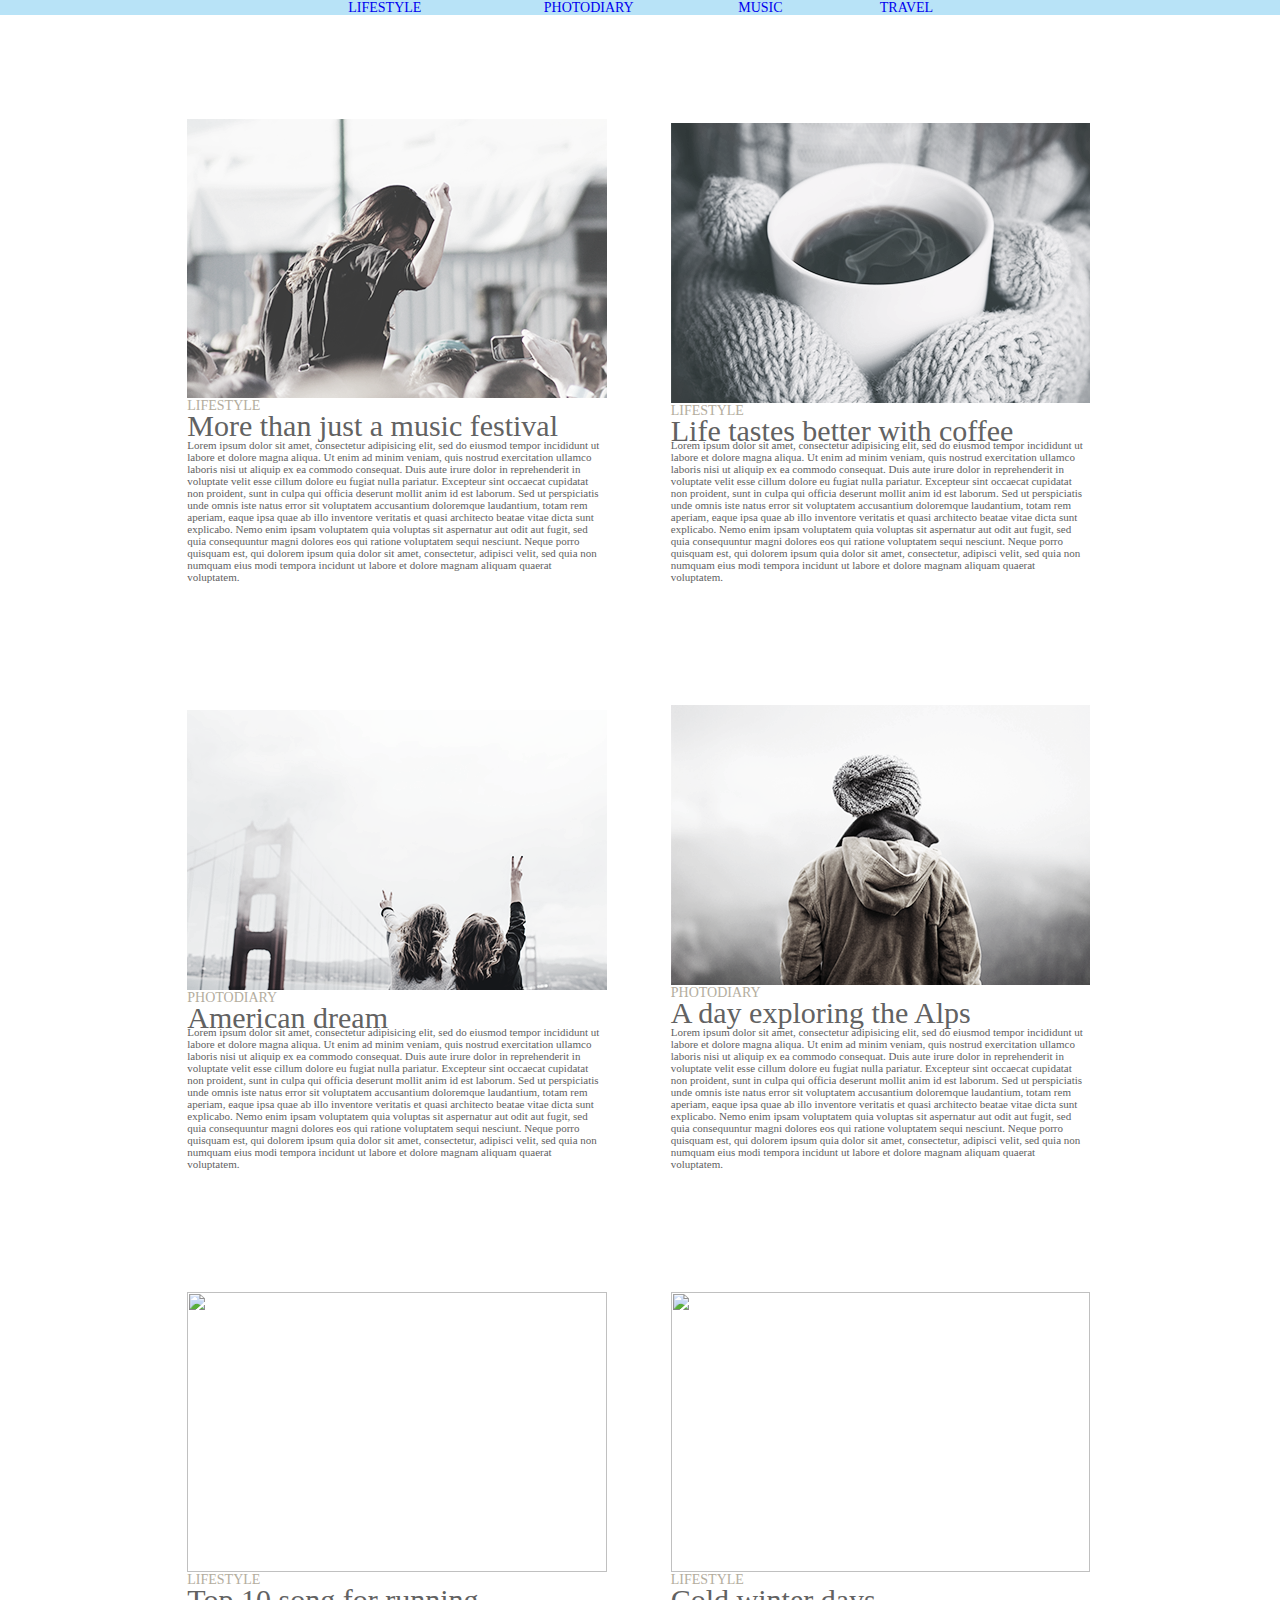
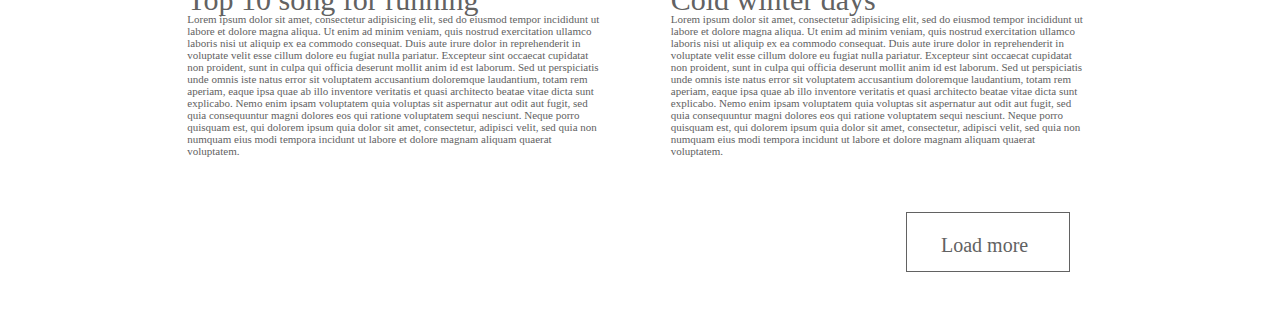
==== homework-3/index.html @ 68535332 "home work 3" ====
<!DOCTYPE html>
<html lang="ru">
  <head>
    <title>урок #1</title>
    <link rel="stylesheet" href="css/style.css" />
    <meta http-equiv="Content-type" content="text/html;charset=UTF-8" />
  </head>
  <body>
    <header>
      <div class="navi">
        <nav>
          <div class="main-manu">
          <ul>
            <li class="firs-manu"><a href="#lyfestyle">LIFESTYLE</a></li>
            <li class="second-manu"><a href="#photodiary">PHOTODIARY</a></li>
            <li class="third-manu"><a href="#music">MUSIC</a></li>
            <li class="fours-manu"><a href="#travel">TRAVEL</a></li>
          </ul>
          </div>
        </nav>
      </div>
    </header>

    <div class="lyfestyle" id="lyfestyle">
      <div class="lyfe_1">
        <div class="lyfe_1__img">
          <img src="img/1.png" alt="photo1" class="lyfe_1__img1">
          <h6 class="lyfe_1__h6">Lifestyle</h6>
          <h2 class="lyfe_1__h2">More than just a music festival </h2>
          <p class="lyfe_1__p">Lorem ipsum dolor sit amet, consectetur adipisicing elit, sed do eiusmod tempor incididunt ut labore et dolore magna aliqua. Ut enim ad minim veniam, quis nostrud exercitation ullamco laboris nisi ut aliquip ex ea commodo consequat. Duis aute irure dolor in reprehenderit in voluptate velit esse cillum dolore eu fugiat nulla pariatur. Excepteur sint occaecat cupidatat non proident, sunt in culpa qui officia deserunt mollit anim id est laborum. Sed ut perspiciatis unde omnis iste natus error sit voluptatem accusantium doloremque laudantium, totam rem aperiam, eaque ipsa quae ab illo inventore veritatis et quasi architecto beatae vitae dicta sunt explicabo. Nemo enim ipsam voluptatem quia voluptas sit aspernatur aut odit aut fugit, sed quia consequuntur magni dolores eos qui ratione voluptatem sequi nesciunt. Neque porro quisquam est, qui dolorem ipsum quia dolor sit amet, consectetur, adipisci velit, sed quia non numquam eius modi tempora incidunt ut labore et dolore magnam aliquam quaerat voluptatem.</p>
        </div>
      </div>
      <div class="lyfe_2">
        <div class="lyfe_2__img"><img src="img/2.png" alt="photo2" class="lyfe_1__img1">
          <h6 class="lyfe_2__h6">Lifestyle</h6>
          <h2 class="lyfe_2__h2">Life tastes better with coffee</h2>
          <p class="lyfe_2__p">Lorem ipsum dolor sit amet, consectetur adipisicing elit, sed do eiusmod tempor incididunt ut labore et dolore magna aliqua. Ut enim ad minim veniam, quis nostrud exercitation ullamco laboris nisi ut aliquip ex ea commodo consequat. Duis aute irure dolor in reprehenderit in voluptate velit esse cillum dolore eu fugiat nulla pariatur. Excepteur sint occaecat cupidatat non proident, sunt in culpa qui officia deserunt mollit anim id est laborum. Sed ut perspiciatis unde omnis iste natus error sit voluptatem accusantium doloremque laudantium, totam rem aperiam, eaque ipsa quae ab illo inventore veritatis et quasi architecto beatae vitae dicta sunt explicabo. Nemo enim ipsam voluptatem quia voluptas sit aspernatur aut odit aut fugit, sed quia consequuntur magni dolores eos qui ratione voluptatem sequi nesciunt. Neque porro quisquam est, qui dolorem ipsum quia dolor sit amet, consectetur, adipisci velit, sed quia non numquam eius modi tempora incidunt ut labore et dolore magnam aliquam quaerat voluptatem.</p>
        </div>
      </div>
    </div>

    <div class="photodiary" id="photodiary">
      <div class="photodiary_1">
        <img src="img/3.png" alt="" class="photodiary_1_img">
        <h6 class="photodiary_1_h6">photodiary</h6>
        <h2 class="photodiary_1_h2">American dream</h2>
        <p class="photodiary_1_p">Lorem ipsum dolor sit amet, consectetur adipisicing elit, sed do eiusmod tempor incididunt ut labore et dolore magna aliqua. Ut enim ad minim veniam, quis nostrud exercitation ullamco laboris nisi ut aliquip ex ea commodo consequat. Duis aute irure dolor in reprehenderit in voluptate velit esse cillum dolore eu fugiat nulla pariatur. Excepteur sint occaecat cupidatat non proident, sunt in culpa qui officia deserunt mollit anim id est laborum. Sed ut perspiciatis unde omnis iste natus error sit voluptatem accusantium doloremque laudantium, totam rem aperiam, eaque ipsa quae ab illo inventore veritatis et quasi architecto beatae vitae dicta sunt explicabo. Nemo enim ipsam voluptatem quia voluptas sit aspernatur aut odit aut fugit, sed quia consequuntur magni dolores eos qui ratione voluptatem sequi nesciunt. Neque porro quisquam est, qui dolorem ipsum quia dolor sit amet, consectetur, adipisci velit, sed quia non numquam eius modi tempora incidunt ut labore et dolore magnam aliquam quaerat voluptatem.</p>
      </div>
      <div class="photodiary_2">
        <img src="img/4.png" alt="" class="photodiary_2_img">
        <h6 class="photodiary_2_h6">photodiary</h6>
        <h2 class="photodiary_2_h2">A day exploring the Alps</h2>
        <p class="photodiary_2_p">Lorem ipsum dolor sit amet, consectetur adipisicing elit, sed do eiusmod tempor incididunt ut labore et dolore magna aliqua. Ut enim ad minim veniam, quis nostrud exercitation ullamco laboris nisi ut aliquip ex ea commodo consequat. Duis aute irure dolor in reprehenderit in voluptate velit esse cillum dolore eu fugiat nulla pariatur. Excepteur sint occaecat cupidatat non proident, sunt in culpa qui officia deserunt mollit anim id est laborum. Sed ut perspiciatis unde omnis iste natus error sit voluptatem accusantium doloremque laudantium, totam rem aperiam, eaque ipsa quae ab illo inventore veritatis et quasi architecto beatae vitae dicta sunt explicabo. Nemo enim ipsam voluptatem quia voluptas sit aspernatur aut odit aut fugit, sed quia consequuntur magni dolores eos qui ratione voluptatem sequi nesciunt. Neque porro quisquam est, qui dolorem ipsum quia dolor sit amet, consectetur, adipisci velit, sed quia non numquam eius modi tempora incidunt ut labore et dolore magnam aliquam quaerat voluptatem.</p>
      </div>
    </div>

    <div class="lyfestyle2" id="lyfestyle2">
      <div class="lyfestyle2_1">
        <img src="./img/5.png" alt="" class="lyfestyle2_1_img">
        <h6 class="lyfestyle2_1_h6">LIFESTYLE</h6>
        <h2 class="lyfestyle2_1_h2">Top 10 song for running</h2>
        <p class="lyfestyle2_1_p">Lorem ipsum dolor sit amet, consectetur adipisicing elit, sed do eiusmod tempor incididunt ut labore et dolore magna aliqua. Ut enim ad minim veniam, quis nostrud exercitation ullamco laboris nisi ut aliquip ex ea commodo consequat. Duis aute irure dolor in reprehenderit in voluptate velit esse cillum dolore eu fugiat nulla pariatur. Excepteur sint occaecat cupidatat non proident, sunt in culpa qui officia deserunt mollit anim id est laborum. Sed ut perspiciatis unde omnis iste natus error sit voluptatem accusantium doloremque laudantium, totam rem aperiam, eaque ipsa quae ab illo inventore veritatis et quasi architecto beatae vitae dicta sunt explicabo. Nemo enim ipsam voluptatem quia voluptas sit aspernatur aut odit aut fugit, sed quia consequuntur magni dolores eos qui ratione voluptatem sequi nesciunt. Neque porro quisquam est, qui dolorem ipsum quia dolor sit amet, consectetur, adipisci velit, sed quia non numquam eius modi tempora incidunt ut labore et dolore magnam aliquam quaerat voluptatem.</p>
      </div>
      <div class="lyfestyle2_2">
        <img src="./img/6.png" alt="" class="lyfestyle2_2_img">
        <h6 class="lyfestyle2_2_h6">LIFESTYLE</h6>
        <h2 class="lyfestyle2_2_h2">Cold winter days</h2>
        <p class="lyfestyle2_2_p">Lorem ipsum dolor sit amet, consectetur adipisicing elit, sed do eiusmod tempor incididunt ut labore et dolore magna aliqua. Ut enim ad minim veniam, quis nostrud exercitation ullamco laboris nisi ut aliquip ex ea commodo consequat. Duis aute irure dolor in reprehenderit in voluptate velit esse cillum dolore eu fugiat nulla pariatur. Excepteur sint occaecat cupidatat non proident, sunt in culpa qui officia deserunt mollit anim id est laborum. Sed ut perspiciatis unde omnis iste natus error sit voluptatem accusantium doloremque laudantium, totam rem aperiam, eaque ipsa quae ab illo inventore veritatis et quasi architecto beatae vitae dicta sunt explicabo. Nemo enim ipsam voluptatem quia voluptas sit aspernatur aut odit aut fugit, sed quia consequuntur magni dolores eos qui ratione voluptatem sequi nesciunt. Neque porro quisquam est, qui dolorem ipsum quia dolor sit amet, consectetur, adipisci velit, sed quia non numquam eius modi tempora incidunt ut labore et dolore magnam aliquam quaerat voluptatem.</p>
      </div>
    </div>

    <div class="b1">
      <button class="button_1">Load more</button>
    </div>
  </body>
</html>
<!--  -->
---- homework-3/css/style.css ----
/*Обнуление*/
*{padding: 0;margin: 0;border: 0;}
*,*:before,*:after{-moz-box-sizing: border-box;-webkit-box-sizing: border-box;box-sizing: border-box;}
:focus,:active{outline: none;}
a:focus,a:active{outline: none;}
nav,footer,header,aside{display: block;}
html,body{height:100%;width:100%;font-size:100%;line-height:1;font-size:14px;-ms-text-size-adjust:100%;-moz-text-size-adjust:100%;-webkit-text-size-adjust:100%;}
input,button,textarea{font-family:inherit;}
input::-ms-clear{display: none;}
button{cursor: pointer;}
button::-moz-focus-inner{padding:0;border:0;}
a,a:visited{text-decoration: none;}
a:hover{text-decoration: none;}
ul li{list-style: none;}
img{vertical-align: top;}
h1,h2,h3,h4,h5,h6{font-size:inherit;font-weight: inherit;}
/*--------------------*/

header{
position: -webkit-sticky;
position: sticky;
top: 0px;
}

.lyfestyle{
	border: 1px solid invisible;
	margin-top: 104px;
	margin-left: auto;
	margin-right: auto;
	width: 905.5px;
}





.main-manu{
	background: #b8e3f7;
	text-align: center;
	margin: 0px  0px 0px;
	border: 1px solid invisible ;
	width: 100%;
	height: 15px;
}
.firs-manu{
	margin: 0px 121px 0px 0px;
	display: inline-block;
/* Style for "lifestyle" */
width: 71px;
height: 11px;
color: #03a9f4;
color: #626262;
font-family: "Playfair Display";
font-size: 14px;
font-weight: 400;
font-style: normal;
letter-spacing: normal;
line-height: 24px;
text-align: center;
text-transform: uppercase;
/* Text style for "l, ifestyl" */
color: #03a9f4;
font-style: normal;
letter-spacing: normal;
line-height: normal;
}

.second-manu{
	margin: 0px 103px 0px 0px;
	display: inline-block;
	/* Style for "photodiary" */
width: 88px;
height: 11px;
color: #626262;
font-family: "Playfair Display";
font-size: 14px;
font-weight: 400;
font-style: normal;
letter-spacing: normal;
line-height: 24px;
text-align: center;
text-transform: uppercase;
/* Text style for "p, hotodia" */
font-style: normal;
letter-spacing: normal;
line-height: normal;
}

.third-manu{
	margin: 0px 95px 0px 0px;
	display: inline-block;
	/* Style for "music" */
width: 43px;
height: 11px;
color: #626262;
font-family: "Playfair Display";
font-size: 14px;
font-weight: 400;
font-style: normal;
letter-spacing: normal;
line-height: 24px;
text-align: center;
text-transform: uppercase;
/* Text style for "m, usic" */
font-style: normal;
letter-spacing: normal;
line-height: normal;
}

.fours-manu{
	margin: 0px 0px 0px 0px;
	display: inline-block;
	/* Style for "travel" */
width: 52px;
height: 11px;
color: #626262;
font-family: "Playfair Display";
font-size: 14px;
font-weight: 400;
font-style: normal;
letter-spacing: normal;
line-height: 24px;
text-align: center;
text-transform: uppercase;
/* Text style for "t, ravel" */
font-style: normal;
letter-spacing: normal;
line-height: normal;
}

.lyfe_1{
	margin-right: 60px;
	display: inline-block;
	width: 420px;
	height: 478px;
	border: 1px solid invisible;
}

.lyfe_1__img{
	/* Style for "image" */
	width: 420px;
	height: 279px;
}

.lyfe_1__h6{
/* Style for "Lifestyle" */
width: 63px;
height: 11px;
color: #b4ad9e;
font-family: Ubuntu;
font-size: 14px;
font-weight: 300;
font-style: normal;
letter-spacing: normal;
line-height: normal;
text-align: left;
text-transform: uppercase;
/* Text style for "L, ifestyl" */
font-style: normal;
letter-spacing: normal;
line-height: normal;
}

.lyfe_1__h2{
/* Style for "More than" */
width: 407px;
height: 30px;
color: #626262;
font-family: "Playfair Display";
font-size: 30px;
font-weight: 400;
font-style: normal;
letter-spacing: normal;
line-height: normal;
text-align: left;
/* Text style for "M, ore tha" */
font-style: normal;
letter-spacing: normal;
line-height: normal;
}

.lyfe_1__p{
/* Style for "Lorem ipsu" */
width: 414px;
height: 63px;
color: #626262;
font-family: "Playfair Display";
font-size: 11px;
font-weight: 400;
font-style: normal;
letter-spacing: normal;
line-height: 24px;
text-align: left;
/* Text style for "Lorem ipsu" */
font-style: normal;
letter-spacing: normal;
line-height: normal;
}

.lyfe_2{
	display: inline-block;
	width: 420px;
	height: 478px;
	border: 1px solid invisible;
}

.lyfe_2__img{
/* Style for "Filtro fot" */
width: 419px;
height: 280px;
}

.lyfe_2__h6{
/* Style for "Lifestyle" */
width: 63px;
height: 11px;
color: #b4ad9e;
font-family: Ubuntu;
font-size: 14px;
font-weight: 300;
font-style: normal;
letter-spacing: normal;
line-height: normal;
text-align: left;
text-transform: uppercase;
/* Text style for "L, ifestyl" */
font-style: normal;
letter-spacing: normal;
line-height: normal;
}

.lyfe_2__h2{
/* Style for "Life taste" */
width: 377px;
height: 25px;
color: #626262;
font-family: "Playfair Display";
font-size: 30px;
font-weight: 400;
font-style: normal;
letter-spacing: normal;
line-height: normal;
text-align: left;
/* Text style for "L, ife tas" */
font-style: normal;
letter-spacing: normal;
line-height: normal;
}

.lyfe_2__p{
/* Style for "Lorem ipsu" */
width: 414px;
height: 63px;
color: #626262;
font-family: "Playfair Display";
font-size: 11px;
font-weight: 400;
font-style: normal;
letter-spacing: normal;
line-height: 24px;
text-align: left;
/* Text style for "Lorem ipsu" */
font-style: normal;
letter-spacing: normal;
line-height: normal;
}

.photodiary{
	border: 1px solid invisible;
	margin-top: 104px;
	margin-left: auto;
	margin-right: auto;
	width: 905.5px;
}

.photodiary_1{
	margin-right: 60px;
	display: inline-block;
	width: 420px;
	height: 478px;
	border: 1px solid invisible;
}

.photodiary_1_img{
/* Style for "image" */
width: 420px;
height: 280px;
}

.photodiary_1_h6{
/* Style for "photodiary" */
width: 85px;
height: 11px;
color: #b4ad9e;
font-family: Ubuntu;
font-size: 14px;
font-weight: 300;
font-style: normal;
letter-spacing: normal;
line-height: normal;
text-align: left;
text-transform: uppercase;
/* Text style for "p, hotodia" */
font-style: normal;
letter-spacing: normal;
line-height: normal;
}

.photodiary_1_h2{
/* Style for "American d" */
width: 226px;
height: 25px;
color: #626262;
font-family: "Playfair Display";
font-size: 30px;
font-weight: 400;
font-style: normal;
letter-spacing: normal;
line-height: normal;
text-align: left;
/* Text style for "A, merican" */
font-style: normal;
letter-spacing: normal;
line-height: normal;
}

.photodiary_1_p{
/* Style for "Lorem ipsu" */
width: 414px;
height: 63px;
color: #626262;
font-family: "Playfair Display";
font-size: 11px;
font-weight: 400;
font-style: normal;
letter-spacing: normal;
line-height: 24px;
text-align: left;
/* Text style for "Lorem ipsu" */
font-style: normal;
letter-spacing: normal;
line-height: normal;
}



.photodiary_2{
	display: inline-block;
	width: 420px;
	height: 478px;
	border: 1px solid invisible;
}

.photodiary_2_img{
/* Style for "image" */
width: 419px;
height: 280px;
}

.photodiary_2_h6{
/* Style for "photodiary" */
width: 85px;
height: 11px;
color: #b4ad9e;
font-family: Ubuntu;
font-size: 14px;
font-weight: 300;
font-style: normal;
letter-spacing: normal;
line-height: normal;
text-align: left;
text-transform: uppercase;
/* Text style for "p, hotodia" */
font-style: normal;
letter-spacing: normal;
line-height: normal;
}

.photodiary_2_h2{
/* Style for "A day expl" */
width: 324px;
height: 30px;
color: #626262;
font-family: "Playfair Display";
font-size: 30px;
font-weight: 400;
font-style: normal;
letter-spacing: normal;
line-height: normal;
text-align: left;
/* Text style for "A,  day ex" */
font-style: normal;
letter-spacing: normal;
line-height: normal;
}

.photodiary_2_p{
/* Style for "Lorem ipsu" */
width: 414px;
height: 63px;
color: #626262;
font-family: "Playfair Display";
font-size: 11px;
font-weight: 400;
font-style: normal;
letter-spacing: normal;
line-height: 24px;
text-align: left;
/* Text style for "Lorem ipsu" */
font-style: normal;
letter-spacing: normal;
line-height: normal;
}


.button_1{
	/* Style for "Load more" */
/* Style for "box" */
/* Style for "box" */

width: 164px;
height: 60px;
border: 1px solid #626262;
margin: 54px 0px 54px 906px;
padding: 21px 34px;
background: #fff;
color: #626262;
font-family: "Playfair Display";
font-size: 20px;
font-weight: 400;
font-style: normal;
letter-spacing: normal;
line-height: 24px;
text-align: left;
/* Text style for "Load more" */
font-style: normal;
letter-spacing: normal;
line-height: normal;
}

.lyfestyle2{
	border: 1px solid invisible;
	margin-top: 104px;
	margin-left: auto;
	margin-right: auto;
	width: 905.5px;
}

.lyfestyle2_1{
	display: inline-block;

}

.lyfestyle2_1_img{
	margin-right: 60px;
  width: 420px;
  height: 280px;
}

.lyfestyle2_1_h6{
  width: 63px;
  height: 11px;
  font-family: Ubuntu;
  font-size: 14px;
  font-weight: 300;
  font-stretch: normal;
  font-style: normal;
  line-height: normal;
  letter-spacing: normal;
  text-align: left;
  color: #b4ad9e;
}

.lyfestyle2_1_h2{
  width: 321px;
  height: 30px;
  font-family: PlayfairDisplay;
  font-size: 30px;
  font-weight: normal;
  font-stretch: normal;
  font-style: normal;
  line-height: normal;
  letter-spacing: normal;
  text-align: left;
  color: #626262;
}

.lyfestyle2_1_p{
/* Style for "Lorem ipsu" */
width: 414px;
height: 63px;
color: #626262;
font-family: "Playfair Display";
font-size: 11px;
font-weight: 400;
font-style: normal;
letter-spacing: normal;
line-height: 24px;
text-align: left;
/* Text style for "Lorem ipsu" */
font-style: normal;
letter-spacing: normal;
line-height: normal;
}




.lyfestyle2_2{
	display: inline-block;
}

.lyfestyle2_2_img{
  width: 419px;
  height: 280px;
}

.lyfestyle2_2_h6{
  width: 63px;
  height: 11px;
  font-family: Ubuntu;
  font-size: 14px;
  font-weight: 300;
  font-stretch: normal;
  font-style: normal;
  line-height: normal;
  letter-spacing: normal;
  text-align: left;
  color: #b4ad9e;
}

.lyfestyle2_2_h2{
  width: 224px;
  height: 30px;
  font-family: PlayfairDisplay;
  font-size: 30px;
  font-weight: normal;
  font-stretch: normal;
  font-style: normal;
  line-height: normal;
  letter-spacing: normal;
  text-align: left;
  color: #626262;
}

.lyfestyle2_2_p{
/* Style for "Lorem ipsu" */
width: 414px;
height: 63px;
color: #626262;
font-family: "Playfair Display";
font-size: 11px;
font-weight: 400;
font-style: normal;
letter-spacing: normal;
line-height: 24px;
text-align: left;
/* Text style for "Lorem ipsu" */
font-style: normal;
letter-spacing: normal;
line-height: normal;
}
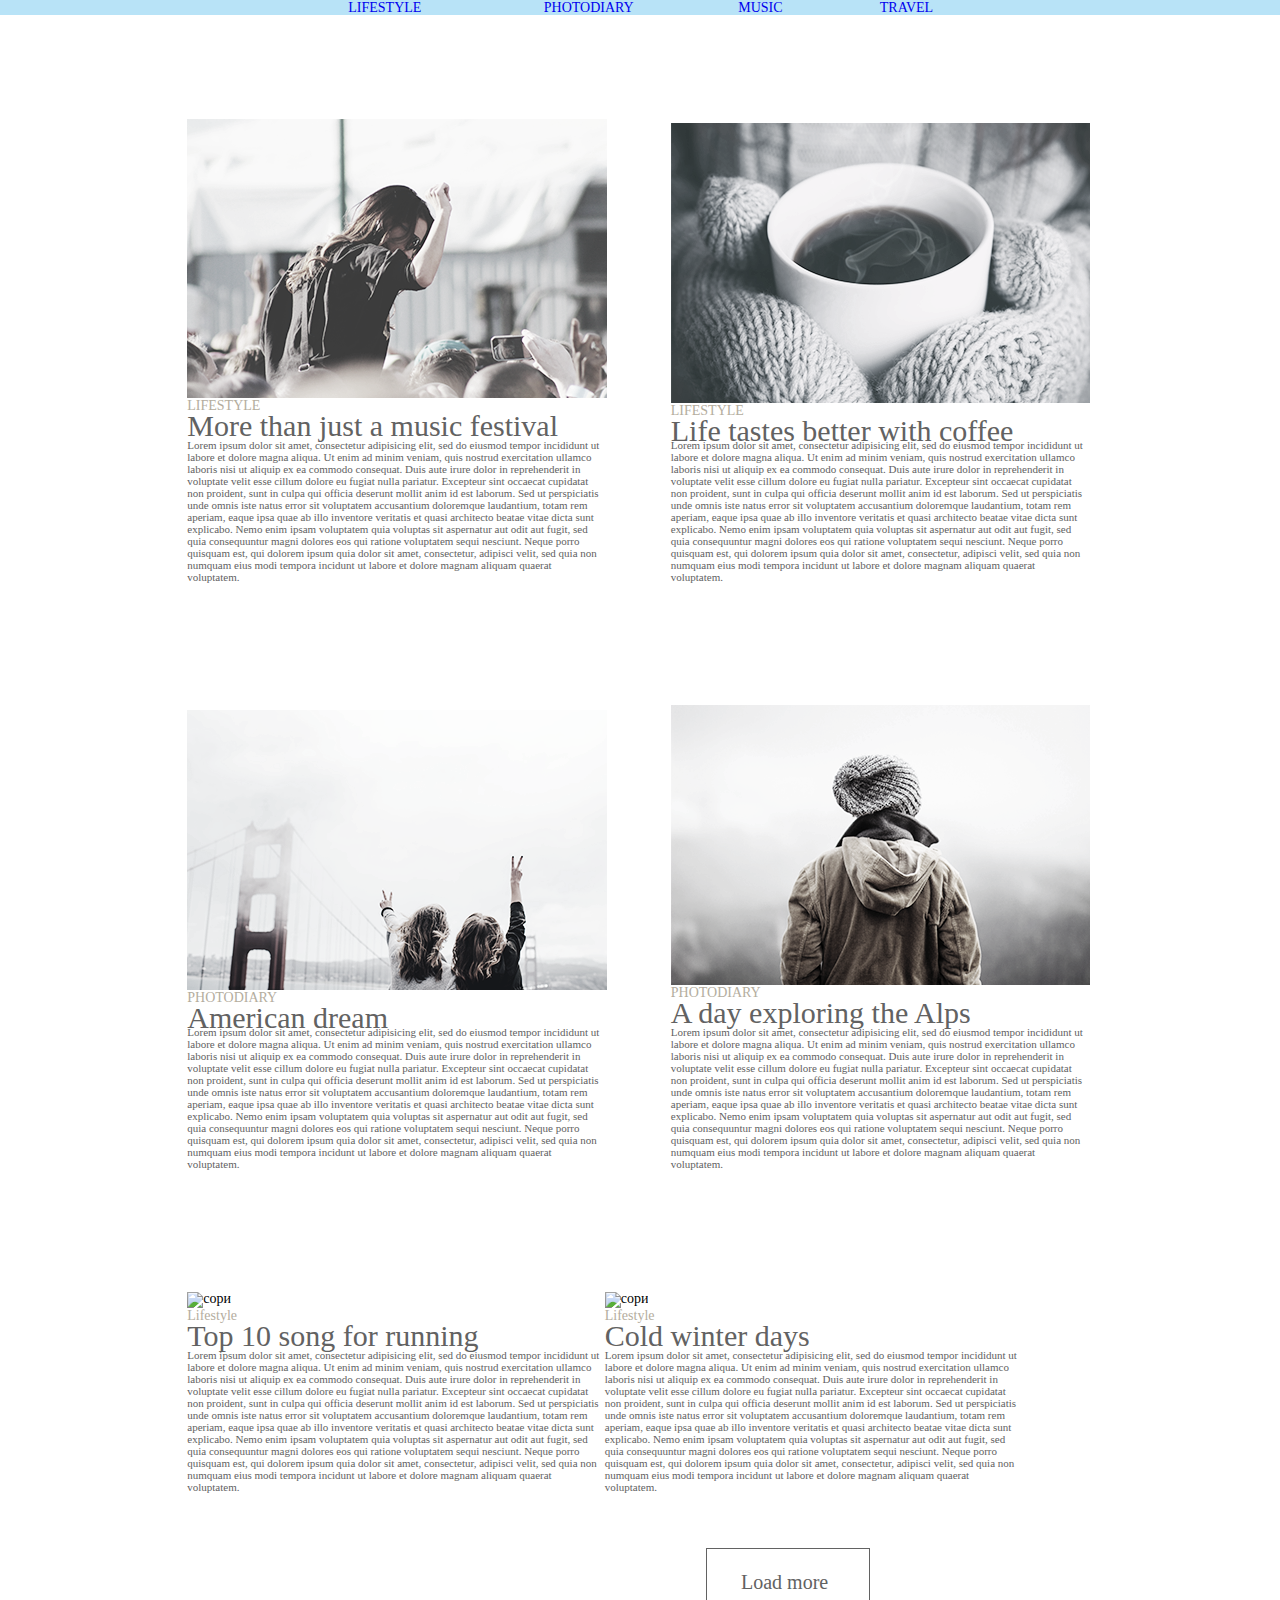
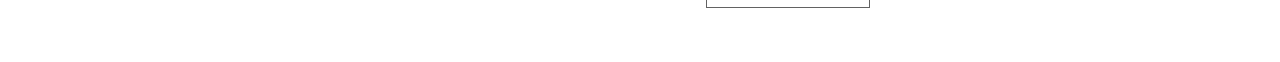
==== commit ccedda60: "test" ====
--- a/homework-3/index.html
+++ b/homework-3/index.html
@@ -56,14 +56,14 @@
 
     <div class="lyfestyle2" id="lyfestyle2">
       <div class="lyfestyle2_1">
-        <img src="./img/5.png" alt="" class="lyfestyle2_1_img">
-        <h6 class="lyfestyle2_1_h6">LIFESTYLE</h6>
+        <img src="./img/5.png" alt="сори" class="lyfestyle2_1_img">
+        <h6 class="lyfestyle2_1_h6">Lifestyle</h6>
         <h2 class="lyfestyle2_1_h2">Top 10 song for running</h2>
         <p class="lyfestyle2_1_p">Lorem ipsum dolor sit amet, consectetur adipisicing elit, sed do eiusmod tempor incididunt ut labore et dolore magna aliqua. Ut enim ad minim veniam, quis nostrud exercitation ullamco laboris nisi ut aliquip ex ea commodo consequat. Duis aute irure dolor in reprehenderit in voluptate velit esse cillum dolore eu fugiat nulla pariatur. Excepteur sint occaecat cupidatat non proident, sunt in culpa qui officia deserunt mollit anim id est laborum. Sed ut perspiciatis unde omnis iste natus error sit voluptatem accusantium doloremque laudantium, totam rem aperiam, eaque ipsa quae ab illo inventore veritatis et quasi architecto beatae vitae dicta sunt explicabo. Nemo enim ipsam voluptatem quia voluptas sit aspernatur aut odit aut fugit, sed quia consequuntur magni dolores eos qui ratione voluptatem sequi nesciunt. Neque porro quisquam est, qui dolorem ipsum quia dolor sit amet, consectetur, adipisci velit, sed quia non numquam eius modi tempora incidunt ut labore et dolore magnam aliquam quaerat voluptatem.</p>
       </div>
       <div class="lyfestyle2_2">
-        <img src="./img/6.png" alt="" class="lyfestyle2_2_img">
-        <h6 class="lyfestyle2_2_h6">LIFESTYLE</h6>
+        <img src="./img/6.png" alt="сори" class="lyfestyle2_2_img">
+        <h6 class="lyfestyle2_2_h6">Lifestyle</h6>
         <h2 class="lyfestyle2_2_h2">Cold winter days</h2>
         <p class="lyfestyle2_2_p">Lorem ipsum dolor sit amet, consectetur adipisicing elit, sed do eiusmod tempor incididunt ut labore et dolore magna aliqua. Ut enim ad minim veniam, quis nostrud exercitation ullamco laboris nisi ut aliquip ex ea commodo consequat. Duis aute irure dolor in reprehenderit in voluptate velit esse cillum dolore eu fugiat nulla pariatur. Excepteur sint occaecat cupidatat non proident, sunt in culpa qui officia deserunt mollit anim id est laborum. Sed ut perspiciatis unde omnis iste natus error sit voluptatem accusantium doloremque laudantium, totam rem aperiam, eaque ipsa quae ab illo inventore veritatis et quasi architecto beatae vitae dicta sunt explicabo. Nemo enim ipsam voluptatem quia voluptas sit aspernatur aut odit aut fugit, sed quia consequuntur magni dolores eos qui ratione voluptatem sequi nesciunt. Neque porro quisquam est, qui dolorem ipsum quia dolor sit amet, consectetur, adipisci velit, sed quia non numquam eius modi tempora incidunt ut labore et dolore magnam aliquam quaerat voluptatem.</p>
       </div>
--- a/homework-3/css/style.css
+++ b/homework-3/css/style.css
@@ -1,464 +1,504 @@
-
 /*Обнуление*/
-*{padding: 0;margin: 0;border: 0;}
-*,*:before,*:after{-moz-box-sizing: border-box;-webkit-box-sizing: border-box;box-sizing: border-box;}
-:focus,:active{outline: none;}
-a:focus,a:active{outline: none;}
-nav,footer,header,aside{display: block;}
-html,body{height:100%;width:100%;font-size:100%;line-height:1;font-size:14px;-ms-text-size-adjust:100%;-moz-text-size-adjust:100%;-webkit-text-size-adjust:100%;}
-input,button,textarea{font-family:inherit;}
-input::-ms-clear{display: none;}
-button{cursor: pointer;}
-button::-moz-focus-inner{padding:0;border:0;}
-a,a:visited{text-decoration: none;}
-a:hover{text-decoration: none;}
-ul li{list-style: none;}
-img{vertical-align: top;}
-h1,h2,h3,h4,h5,h6{font-size:inherit;font-weight: inherit;}
+* {
+  padding: 0;
+  margin: 0;
+  border: 0;
+}
+*,
+*:before,
+*:after {
+  -moz-box-sizing: border-box;
+  -webkit-box-sizing: border-box;
+  box-sizing: border-box;
+}
+:focus,
+:active {
+  outline: none;
+}
+a:focus,
+a:active {
+  outline: none;
+}
+nav,
+footer,
+header,
+aside {
+  display: block;
+}
+html,
+body {
+  height: 100%;
+  width: 100%;
+  font-size: 100%;
+  line-height: 1;
+  font-size: 14px;
+  -ms-text-size-adjust: 100%;
+  -moz-text-size-adjust: 100%;
+  -webkit-text-size-adjust: 100%;
+}
+input,
+button,
+textarea {
+  font-family: inherit;
+}
+input::-ms-clear {
+  display: none;
+}
+button {
+  cursor: pointer;
+}
+button::-moz-focus-inner {
+  padding: 0;
+  border: 0;
+}
+a,
+a:visited {
+  text-decoration: none;
+}
+a:hover {
+  text-decoration: none;
+}
+ul li {
+  list-style: none;
+}
+img {
+  vertical-align: top;
+}
+h1,
+h2,
+h3,
+h4,
+h5,
+h6 {
+  font-size: inherit;
+  font-weight: inherit;
+}
 /*--------------------*/
 
-header{
-position: -webkit-sticky;
-position: sticky;
-top: 0px;
-}
-
-.lyfestyle{
-	border: 1px solid invisible;
-	margin-top: 104px;
-	margin-left: auto;
-	margin-right: auto;
-	width: 905.5px;
-}
-
-
-
-
-
-.main-manu{
-	background: #b8e3f7;
-	text-align: center;
-	margin: 0px  0px 0px;
-	border: 1px solid invisible ;
-	width: 100%;
-	height: 15px;
-}
-.firs-manu{
-	margin: 0px 121px 0px 0px;
-	display: inline-block;
-/* Style for "lifestyle" */
-width: 71px;
-height: 11px;
-color: #03a9f4;
-color: #626262;
-font-family: "Playfair Display";
-font-size: 14px;
-font-weight: 400;
-font-style: normal;
-letter-spacing: normal;
-line-height: 24px;
-text-align: center;
-text-transform: uppercase;
-/* Text style for "l, ifestyl" */
-color: #03a9f4;
-font-style: normal;
-letter-spacing: normal;
-line-height: normal;
-}
-
-.second-manu{
-	margin: 0px 103px 0px 0px;
-	display: inline-block;
-	/* Style for "photodiary" */
-width: 88px;
-height: 11px;
-color: #626262;
-font-family: "Playfair Display";
-font-size: 14px;
-font-weight: 400;
-font-style: normal;
-letter-spacing: normal;
-line-height: 24px;
-text-align: center;
-text-transform: uppercase;
-/* Text style for "p, hotodia" */
-font-style: normal;
-letter-spacing: normal;
-line-height: normal;
-}
-
-.third-manu{
-	margin: 0px 95px 0px 0px;
-	display: inline-block;
-	/* Style for "music" */
-width: 43px;
-height: 11px;
-color: #626262;
-font-family: "Playfair Display";
-font-size: 14px;
-font-weight: 400;
-font-style: normal;
-letter-spacing: normal;
-line-height: 24px;
-text-align: center;
-text-transform: uppercase;
-/* Text style for "m, usic" */
-font-style: normal;
-letter-spacing: normal;
-line-height: normal;
-}
-
-.fours-manu{
-	margin: 0px 0px 0px 0px;
-	display: inline-block;
-	/* Style for "travel" */
-width: 52px;
-height: 11px;
-color: #626262;
-font-family: "Playfair Display";
-font-size: 14px;
-font-weight: 400;
-font-style: normal;
-letter-spacing: normal;
-line-height: 24px;
-text-align: center;
-text-transform: uppercase;
-/* Text style for "t, ravel" */
-font-style: normal;
-letter-spacing: normal;
-line-height: normal;
-}
-
-.lyfe_1{
-	margin-right: 60px;
-	display: inline-block;
-	width: 420px;
-	height: 478px;
-	border: 1px solid invisible;
-}
-
-.lyfe_1__img{
-	/* Style for "image" */
-	width: 420px;
-	height: 279px;
-}
-
-.lyfe_1__h6{
-/* Style for "Lifestyle" */
-width: 63px;
-height: 11px;
-color: #b4ad9e;
-font-family: Ubuntu;
-font-size: 14px;
-font-weight: 300;
-font-style: normal;
-letter-spacing: normal;
-line-height: normal;
-text-align: left;
-text-transform: uppercase;
-/* Text style for "L, ifestyl" */
-font-style: normal;
-letter-spacing: normal;
-line-height: normal;
-}
-
-.lyfe_1__h2{
-/* Style for "More than" */
-width: 407px;
-height: 30px;
-color: #626262;
-font-family: "Playfair Display";
-font-size: 30px;
-font-weight: 400;
-font-style: normal;
-letter-spacing: normal;
-line-height: normal;
-text-align: left;
-/* Text style for "M, ore tha" */
-font-style: normal;
-letter-spacing: normal;
-line-height: normal;
-}
-
-.lyfe_1__p{
-/* Style for "Lorem ipsu" */
-width: 414px;
-height: 63px;
-color: #626262;
-font-family: "Playfair Display";
-font-size: 11px;
-font-weight: 400;
-font-style: normal;
-letter-spacing: normal;
-line-height: 24px;
-text-align: left;
-/* Text style for "Lorem ipsu" */
-font-style: normal;
-letter-spacing: normal;
-line-height: normal;
-}
-
-.lyfe_2{
-	display: inline-block;
-	width: 420px;
-	height: 478px;
-	border: 1px solid invisible;
-}
-
-.lyfe_2__img{
-/* Style for "Filtro fot" */
-width: 419px;
-height: 280px;
-}
-
-.lyfe_2__h6{
-/* Style for "Lifestyle" */
-width: 63px;
-height: 11px;
-color: #b4ad9e;
-font-family: Ubuntu;
-font-size: 14px;
-font-weight: 300;
-font-style: normal;
-letter-spacing: normal;
-line-height: normal;
-text-align: left;
-text-transform: uppercase;
-/* Text style for "L, ifestyl" */
-font-style: normal;
-letter-spacing: normal;
-line-height: normal;
-}
-
-.lyfe_2__h2{
-/* Style for "Life taste" */
-width: 377px;
-height: 25px;
-color: #626262;
-font-family: "Playfair Display";
-font-size: 30px;
-font-weight: 400;
-font-style: normal;
-letter-spacing: normal;
-line-height: normal;
-text-align: left;
-/* Text style for "L, ife tas" */
-font-style: normal;
-letter-spacing: normal;
-line-height: normal;
-}
-
-.lyfe_2__p{
-/* Style for "Lorem ipsu" */
-width: 414px;
-height: 63px;
-color: #626262;
-font-family: "Playfair Display";
-font-size: 11px;
-font-weight: 400;
-font-style: normal;
-letter-spacing: normal;
-line-height: 24px;
-text-align: left;
-/* Text style for "Lorem ipsu" */
-font-style: normal;
-letter-spacing: normal;
-line-height: normal;
-}
-
-.photodiary{
-	border: 1px solid invisible;
-	margin-top: 104px;
-	margin-left: auto;
-	margin-right: auto;
-	width: 905.5px;
-}
-
-.photodiary_1{
-	margin-right: 60px;
-	display: inline-block;
-	width: 420px;
-	height: 478px;
-	border: 1px solid invisible;
-}
-
-.photodiary_1_img{
-/* Style for "image" */
-width: 420px;
-height: 280px;
-}
-
-.photodiary_1_h6{
-/* Style for "photodiary" */
-width: 85px;
-height: 11px;
-color: #b4ad9e;
-font-family: Ubuntu;
-font-size: 14px;
-font-weight: 300;
-font-style: normal;
-letter-spacing: normal;
-line-height: normal;
-text-align: left;
-text-transform: uppercase;
-/* Text style for "p, hotodia" */
-font-style: normal;
-letter-spacing: normal;
-line-height: normal;
-}
-
-.photodiary_1_h2{
-/* Style for "American d" */
-width: 226px;
-height: 25px;
-color: #626262;
-font-family: "Playfair Display";
-font-size: 30px;
-font-weight: 400;
-font-style: normal;
-letter-spacing: normal;
-line-height: normal;
-text-align: left;
-/* Text style for "A, merican" */
-font-style: normal;
-letter-spacing: normal;
-line-height: normal;
-}
-
-.photodiary_1_p{
-/* Style for "Lorem ipsu" */
-width: 414px;
-height: 63px;
-color: #626262;
-font-family: "Playfair Display";
-font-size: 11px;
-font-weight: 400;
-font-style: normal;
-letter-spacing: normal;
-line-height: 24px;
-text-align: left;
-/* Text style for "Lorem ipsu" */
-font-style: normal;
-letter-spacing: normal;
-line-height: normal;
-}
-
-
-
-.photodiary_2{
-	display: inline-block;
-	width: 420px;
-	height: 478px;
-	border: 1px solid invisible;
-}
-
-.photodiary_2_img{
-/* Style for "image" */
-width: 419px;
-height: 280px;
-}
-
-.photodiary_2_h6{
-/* Style for "photodiary" */
-width: 85px;
-height: 11px;
-color: #b4ad9e;
-font-family: Ubuntu;
-font-size: 14px;
-font-weight: 300;
-font-style: normal;
-letter-spacing: normal;
-line-height: normal;
-text-align: left;
-text-transform: uppercase;
-/* Text style for "p, hotodia" */
-font-style: normal;
-letter-spacing: normal;
-line-height: normal;
-}
-
-.photodiary_2_h2{
-/* Style for "A day expl" */
-width: 324px;
-height: 30px;
-color: #626262;
-font-family: "Playfair Display";
-font-size: 30px;
-font-weight: 400;
-font-style: normal;
-letter-spacing: normal;
-line-height: normal;
-text-align: left;
-/* Text style for "A,  day ex" */
-font-style: normal;
-letter-spacing: normal;
-line-height: normal;
-}
-
-.photodiary_2_p{
-/* Style for "Lorem ipsu" */
-width: 414px;
-height: 63px;
-color: #626262;
-font-family: "Playfair Display";
-font-size: 11px;
-font-weight: 400;
-font-style: normal;
-letter-spacing: normal;
-line-height: 24px;
-text-align: left;
-/* Text style for "Lorem ipsu" */
-font-style: normal;
-letter-spacing: normal;
-line-height: normal;
-}
-
-
-.button_1{
-	/* Style for "Load more" */
-/* Style for "box" */
-/* Style for "box" */
-
-width: 164px;
-height: 60px;
-border: 1px solid #626262;
-margin: 54px 0px 54px 906px;
-padding: 21px 34px;
-background: #fff;
-color: #626262;
-font-family: "Playfair Display";
-font-size: 20px;
-font-weight: 400;
-font-style: normal;
-letter-spacing: normal;
-line-height: 24px;
-text-align: left;
-/* Text style for "Load more" */
-font-style: normal;
-letter-spacing: normal;
-line-height: normal;
-}
-
-.lyfestyle2{
-	border: 1px solid invisible;
-	margin-top: 104px;
-	margin-left: auto;
-	margin-right: auto;
-	width: 905.5px;
-}
-
-.lyfestyle2_1{
-	display: inline-block;
-
-}
-
-.lyfestyle2_1_img{
-	margin-right: 60px;
+header {
+  position: -webkit-sticky;
+  position: sticky;
+  top: 0px;
+}
+
+.lyfestyle {
+  border: 1px solid invisible;
+  margin-top: 104px;
+  margin-left: auto;
+  margin-right: auto;
+  width: 905.5px;
+}
+
+.main-manu {
+  background: #b8e3f7;
+  text-align: center;
+  margin: 0px 0px 0px;
+  border: 1px solid invisible;
+  width: 100%;
+  height: 15px;
+}
+.firs-manu {
+  margin: 0px 121px 0px 0px;
+  display: inline-block;
+  /* Style for "lifestyle" */
+  width: 71px;
+  height: 11px;
+  color: #03a9f4;
+  color: #626262;
+  font-family: "Playfair Display";
+  font-size: 14px;
+  font-weight: 400;
+  font-style: normal;
+  letter-spacing: normal;
+  line-height: 24px;
+  text-align: center;
+  text-transform: uppercase;
+  /* Text style for "l, ifestyl" */
+  color: #03a9f4;
+  font-style: normal;
+  letter-spacing: normal;
+  line-height: normal;
+}
+
+.second-manu {
+  margin: 0px 103px 0px 0px;
+  display: inline-block;
+  /* Style for "photodiary" */
+  width: 88px;
+  height: 11px;
+  color: #626262;
+  font-family: "Playfair Display";
+  font-size: 14px;
+  font-weight: 400;
+  font-style: normal;
+  letter-spacing: normal;
+  line-height: 24px;
+  text-align: center;
+  text-transform: uppercase;
+  /* Text style for "p, hotodia" */
+  font-style: normal;
+  letter-spacing: normal;
+  line-height: normal;
+}
+
+.third-manu {
+  margin: 0px 95px 0px 0px;
+  display: inline-block;
+  /* Style for "music" */
+  width: 43px;
+  height: 11px;
+  color: #626262;
+  font-family: "Playfair Display";
+  font-size: 14px;
+  font-weight: 400;
+  font-style: normal;
+  letter-spacing: normal;
+  line-height: 24px;
+  text-align: center;
+  text-transform: uppercase;
+  /* Text style for "m, usic" */
+  font-style: normal;
+  letter-spacing: normal;
+  line-height: normal;
+}
+
+.fours-manu {
+  margin: 0px 0px 0px 0px;
+  display: inline-block;
+  /* Style for "travel" */
+  width: 52px;
+  height: 11px;
+  color: #626262;
+  font-family: "Playfair Display";
+  font-size: 14px;
+  font-weight: 400;
+  font-style: normal;
+  letter-spacing: normal;
+  line-height: 24px;
+  text-align: center;
+  text-transform: uppercase;
+  /* Text style for "t, ravel" */
+  font-style: normal;
+  letter-spacing: normal;
+  line-height: normal;
+}
+
+.lyfe_1 {
+  margin-right: 60px;
+  display: inline-block;
+  width: 420px;
+  height: 478px;
+  border: 1px solid invisible;
+}
+
+.lyfe_1__img {
+  /* Style for "image" */
+  width: 420px;
+  height: 279px;
+}
+
+.lyfe_1__h6 {
+  /* Style for "Lifestyle" */
+  width: 63px;
+  height: 11px;
+  color: #b4ad9e;
+  font-family: Ubuntu;
+  font-size: 14px;
+  font-weight: 300;
+  font-style: normal;
+  letter-spacing: normal;
+  line-height: normal;
+  text-align: left;
+  text-transform: uppercase;
+  /* Text style for "L, ifestyl" */
+  font-style: normal;
+  letter-spacing: normal;
+  line-height: normal;
+}
+
+.lyfe_1__h2 {
+  /* Style for "More than" */
+  width: 407px;
+  height: 30px;
+  color: #626262;
+  font-family: "Playfair Display";
+  font-size: 30px;
+  font-weight: 400;
+  font-style: normal;
+  letter-spacing: normal;
+  line-height: normal;
+  text-align: left;
+  /* Text style for "M, ore tha" */
+  font-style: normal;
+  letter-spacing: normal;
+  line-height: normal;
+}
+
+.lyfe_1__p {
+  /* Style for "Lorem ipsu" */
+  width: 414px;
+  height: 63px;
+  color: #626262;
+  font-family: "Playfair Display";
+  font-size: 11px;
+  font-weight: 400;
+  font-style: normal;
+  letter-spacing: normal;
+  line-height: 24px;
+  text-align: left;
+  /* Text style for "Lorem ipsu" */
+  font-style: normal;
+  letter-spacing: normal;
+  line-height: normal;
+}
+
+.lyfe_2 {
+  display: inline-block;
+  width: 420px;
+  height: 478px;
+  border: 1px solid invisible;
+}
+
+.lyfe_2__img {
+  /* Style for "Filtro fot" */
+  width: 419px;
+  height: 280px;
+}
+
+.lyfe_2__h6 {
+  /* Style for "Lifestyle" */
+  width: 63px;
+  height: 11px;
+  color: #b4ad9e;
+  font-family: Ubuntu;
+  font-size: 14px;
+  font-weight: 300;
+  font-style: normal;
+  letter-spacing: normal;
+  line-height: normal;
+  text-align: left;
+  text-transform: uppercase;
+  /* Text style for "L, ifestyl" */
+  font-style: normal;
+  letter-spacing: normal;
+  line-height: normal;
+}
+
+.lyfe_2__h2 {
+  /* Style for "Life taste" */
+  width: 377px;
+  height: 25px;
+  color: #626262;
+  font-family: "Playfair Display";
+  font-size: 30px;
+  font-weight: 400;
+  font-style: normal;
+  letter-spacing: normal;
+  line-height: normal;
+  text-align: left;
+  /* Text style for "L, ife tas" */
+  font-style: normal;
+  letter-spacing: normal;
+  line-height: normal;
+}
+
+.lyfe_2__p {
+  /* Style for "Lorem ipsu" */
+  width: 414px;
+  height: 63px;
+  color: #626262;
+  font-family: "Playfair Display";
+  font-size: 11px;
+  font-weight: 400;
+  font-style: normal;
+  letter-spacing: normal;
+  line-height: 24px;
+  text-align: left;
+  /* Text style for "Lorem ipsu" */
+  font-style: normal;
+  letter-spacing: normal;
+  line-height: normal;
+}
+
+.photodiary {
+  border: 1px solid invisible;
+  margin-top: 104px;
+  margin-left: auto;
+  margin-right: auto;
+  width: 905.5px;
+}
+
+.photodiary_1 {
+  margin-right: 60px;
+  display: inline-block;
+  width: 420px;
+  height: 478px;
+  border: 1px solid invisible;
+}
+
+.photodiary_1_img {
+  /* Style for "image" */
   width: 420px;
   height: 280px;
 }
 
-.lyfestyle2_1_h6{
+.photodiary_1_h6 {
+  /* Style for "photodiary" */
+  width: 85px;
+  height: 11px;
+  color: #b4ad9e;
+  font-family: Ubuntu;
+  font-size: 14px;
+  font-weight: 300;
+  font-style: normal;
+  letter-spacing: normal;
+  line-height: normal;
+  text-align: left;
+  text-transform: uppercase;
+  /* Text style for "p, hotodia" */
+  font-style: normal;
+  letter-spacing: normal;
+  line-height: normal;
+}
+
+.photodiary_1_h2 {
+  /* Style for "American d" */
+  width: 226px;
+  height: 25px;
+  color: #626262;
+  font-family: "Playfair Display";
+  font-size: 30px;
+  font-weight: 400;
+  font-style: normal;
+  letter-spacing: normal;
+  line-height: normal;
+  text-align: left;
+  /* Text style for "A, merican" */
+  font-style: normal;
+  letter-spacing: normal;
+  line-height: normal;
+}
+
+.photodiary_1_p {
+  /* Style for "Lorem ipsu" */
+  width: 414px;
+  height: 63px;
+  color: #626262;
+  font-family: "Playfair Display";
+  font-size: 11px;
+  font-weight: 400;
+  font-style: normal;
+  letter-spacing: normal;
+  line-height: 24px;
+  text-align: left;
+  /* Text style for "Lorem ipsu" */
+  font-style: normal;
+  letter-spacing: normal;
+  line-height: normal;
+}
+
+.photodiary_2 {
+  display: inline-block;
+  width: 420px;
+  height: 478px;
+  border: 1px solid invisible;
+}
+
+.photodiary_2_img {
+  /* Style for "image" */
+  width: 419px;
+  height: 280px;
+}
+
+.photodiary_2_h6 {
+  /* Style for "photodiary" */
+  width: 85px;
+  height: 11px;
+  color: #b4ad9e;
+  font-family: Ubuntu;
+  font-size: 14px;
+  font-weight: 300;
+  font-style: normal;
+  letter-spacing: normal;
+  line-height: normal;
+  text-align: left;
+  text-transform: uppercase;
+  /* Text style for "p, hotodia" */
+  font-style: normal;
+  letter-spacing: normal;
+  line-height: normal;
+}
+
+.photodiary_2_h2 {
+  /* Style for "A day expl" */
+  width: 324px;
+  height: 30px;
+  color: #626262;
+  font-family: "Playfair Display";
+  font-size: 30px;
+  font-weight: 400;
+  font-style: normal;
+  letter-spacing: normal;
+  line-height: normal;
+  text-align: left;
+  /* Text style for "A,  day ex" */
+  font-style: normal;
+  letter-spacing: normal;
+  line-height: normal;
+}
+
+.photodiary_2_p {
+  /* Style for "Lorem ipsu" */
+  width: 414px;
+  height: 63px;
+  color: #626262;
+  font-family: "Playfair Display";
+  font-size: 11px;
+  font-weight: 400;
+  font-style: normal;
+  letter-spacing: normal;
+  line-height: 24px;
+  text-align: left;
+  /* Text style for "Lorem ipsu" */
+  font-style: normal;
+  letter-spacing: normal;
+  line-height: normal;
+}
+
+.button_1 {
+  width: 164px;
+  height: 60px;
+  border: 1px solid #626262;
+  margin: 54px 0px 54px 706px;
+  padding: 21px 34px;
+  background: #fff;
+  color: #626262;
+  font-family: "Playfair Display";
+  font-size: 20px;
+  font-weight: 400;
+  line-height: 24px;
+  text-align: left;
+}
+
+.lyfestyle2 {
+  border: 1px solid invisible;
+  margin-top: 104px;
+  margin-left: auto;
+  margin-right: auto;
+  width: 905.5px;
+}
+
+.lyfestyle2_1 {
+  display: inline-block;
+}
+
+.lyfestyle2_1_img {
+  margin-right: 60px;
+  width: 420px;
+  height: 280px;
+}
+
+.lyfestyle2_1_h6 {
   width: 63px;
   height: 11px;
   font-family: Ubuntu;
@@ -472,7 +512,7 @@
   color: #b4ad9e;
 }
 
-.lyfestyle2_1_h2{
+.lyfestyle2_1_h2 {
   width: 321px;
   height: 30px;
   font-family: PlayfairDisplay;
@@ -486,37 +526,34 @@
   color: #626262;
 }
 
-.lyfestyle2_1_p{
-/* Style for "Lorem ipsu" */
-width: 414px;
-height: 63px;
-color: #626262;
-font-family: "Playfair Display";
-font-size: 11px;
-font-weight: 400;
-font-style: normal;
-letter-spacing: normal;
-line-height: 24px;
-text-align: left;
-/* Text style for "Lorem ipsu" */
-font-style: normal;
-letter-spacing: normal;
-line-height: normal;
-}
-
-
-
-
-.lyfestyle2_2{
-	display: inline-block;
-}
-
-.lyfestyle2_2_img{
+.lyfestyle2_1_p {
+  /* Style for "Lorem ipsu" */
+  width: 414px;
+  height: 63px;
+  color: #626262;
+  font-family: "Playfair Display";
+  font-size: 11px;
+  font-weight: 400;
+  font-style: normal;
+  letter-spacing: normal;
+  line-height: 24px;
+  text-align: left;
+  /* Text style for "Lorem ipsu" */
+  font-style: normal;
+  letter-spacing: normal;
+  line-height: normal;
+}
+
+.lyfestyle2_2 {
+  display: inline-block;
+}
+
+.lyfestyle2_2_img {
   width: 419px;
   height: 280px;
 }
 
-.lyfestyle2_2_h6{
+.lyfestyle2_2_h6 {
   width: 63px;
   height: 11px;
   font-family: Ubuntu;
@@ -530,7 +567,7 @@
   color: #b4ad9e;
 }
 
-.lyfestyle2_2_h2{
+.lyfestyle2_2_h2 {
   width: 224px;
   height: 30px;
   font-family: PlayfairDisplay;
@@ -544,20 +581,20 @@
   color: #626262;
 }
 
-.lyfestyle2_2_p{
-/* Style for "Lorem ipsu" */
-width: 414px;
-height: 63px;
-color: #626262;
-font-family: "Playfair Display";
-font-size: 11px;
-font-weight: 400;
-font-style: normal;
-letter-spacing: normal;
-line-height: 24px;
-text-align: left;
-/* Text style for "Lorem ipsu" */
-font-style: normal;
-letter-spacing: normal;
-line-height: normal;
-}+.lyfestyle2_2_p {
+  /* Style for "Lorem ipsu" */
+  width: 414px;
+  height: 63px;
+  color: #626262;
+  font-family: "Playfair Display";
+  font-size: 11px;
+  font-weight: 400;
+  font-style: normal;
+  letter-spacing: normal;
+  line-height: 24px;
+  text-align: left;
+  /* Text style for "Lorem ipsu" */
+  font-style: normal;
+  letter-spacing: normal;
+  line-height: normal;
+}
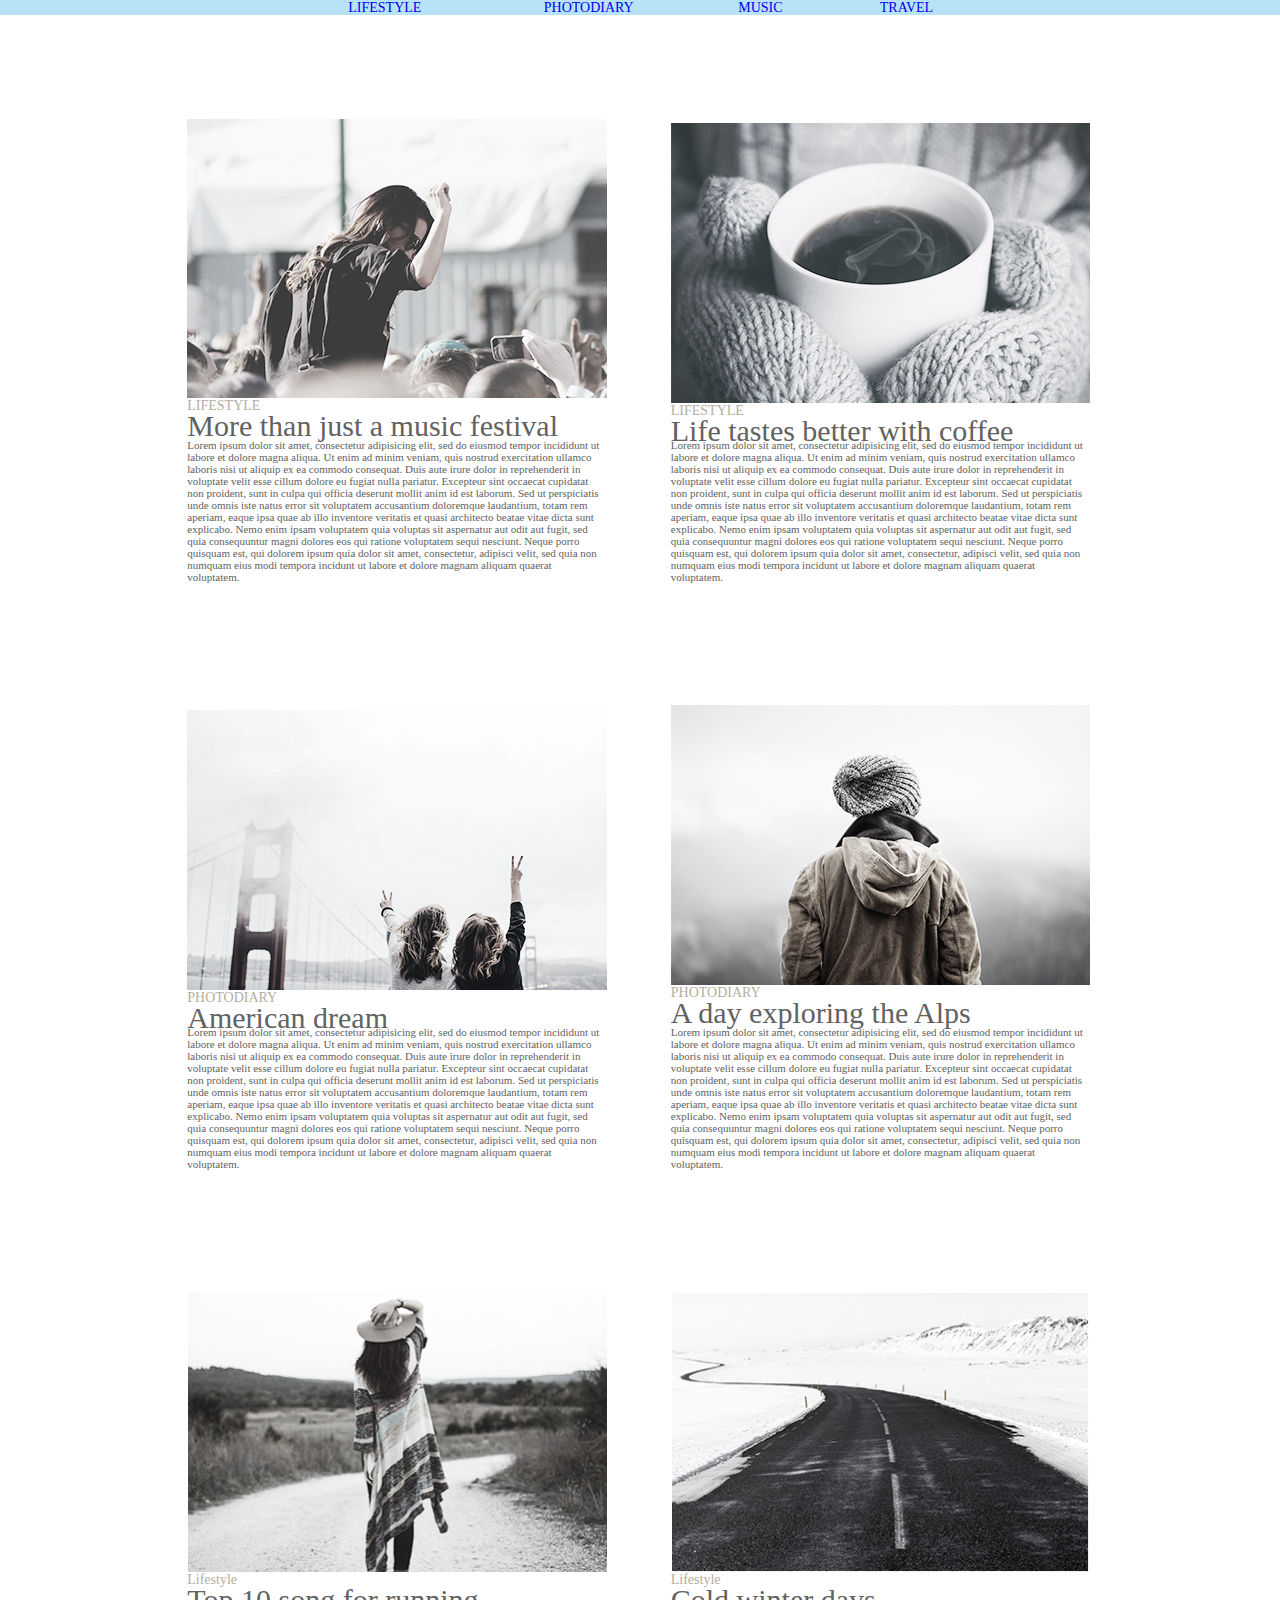
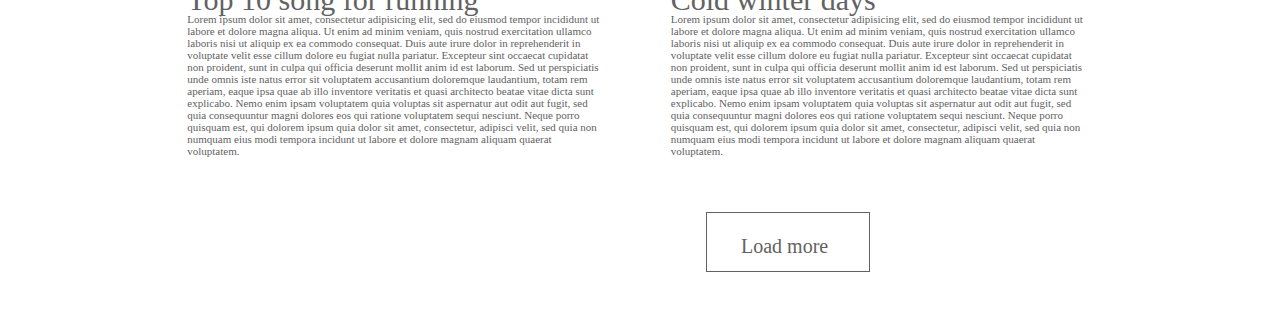
==== commit b7872208: "dz3" ====
--- a/homework-3/index.html
+++ b/homework-3/index.html
@@ -56,13 +56,13 @@
 
     <div class="lyfestyle2" id="lyfestyle2">
       <div class="lyfestyle2_1">
-        <img src="./img/5.png" alt="сори" class="lyfestyle2_1_img">
+        <img src="./img/git.PNG" alt="сори" class="lyfestyle2_1_img">
         <h6 class="lyfestyle2_1_h6">Lifestyle</h6>
         <h2 class="lyfestyle2_1_h2">Top 10 song for running</h2>
         <p class="lyfestyle2_1_p">Lorem ipsum dolor sit amet, consectetur adipisicing elit, sed do eiusmod tempor incididunt ut labore et dolore magna aliqua. Ut enim ad minim veniam, quis nostrud exercitation ullamco laboris nisi ut aliquip ex ea commodo consequat. Duis aute irure dolor in reprehenderit in voluptate velit esse cillum dolore eu fugiat nulla pariatur. Excepteur sint occaecat cupidatat non proident, sunt in culpa qui officia deserunt mollit anim id est laborum. Sed ut perspiciatis unde omnis iste natus error sit voluptatem accusantium doloremque laudantium, totam rem aperiam, eaque ipsa quae ab illo inventore veritatis et quasi architecto beatae vitae dicta sunt explicabo. Nemo enim ipsam voluptatem quia voluptas sit aspernatur aut odit aut fugit, sed quia consequuntur magni dolores eos qui ratione voluptatem sequi nesciunt. Neque porro quisquam est, qui dolorem ipsum quia dolor sit amet, consectetur, adipisci velit, sed quia non numquam eius modi tempora incidunt ut labore et dolore magnam aliquam quaerat voluptatem.</p>
       </div>
       <div class="lyfestyle2_2">
-        <img src="./img/6.png" alt="сори" class="lyfestyle2_2_img">
+        <img src="./img/git2.PNG" alt="сори" class="lyfestyle2_2_img">
         <h6 class="lyfestyle2_2_h6">Lifestyle</h6>
         <h2 class="lyfestyle2_2_h2">Cold winter days</h2>
         <p class="lyfestyle2_2_p">Lorem ipsum dolor sit amet, consectetur adipisicing elit, sed do eiusmod tempor incididunt ut labore et dolore magna aliqua. Ut enim ad minim veniam, quis nostrud exercitation ullamco laboris nisi ut aliquip ex ea commodo consequat. Duis aute irure dolor in reprehenderit in voluptate velit esse cillum dolore eu fugiat nulla pariatur. Excepteur sint occaecat cupidatat non proident, sunt in culpa qui officia deserunt mollit anim id est laborum. Sed ut perspiciatis unde omnis iste natus error sit voluptatem accusantium doloremque laudantium, totam rem aperiam, eaque ipsa quae ab illo inventore veritatis et quasi architecto beatae vitae dicta sunt explicabo. Nemo enim ipsam voluptatem quia voluptas sit aspernatur aut odit aut fugit, sed quia consequuntur magni dolores eos qui ratione voluptatem sequi nesciunt. Neque porro quisquam est, qui dolorem ipsum quia dolor sit amet, consectetur, adipisci velit, sed quia non numquam eius modi tempora incidunt ut labore et dolore magnam aliquam quaerat voluptatem.</p>
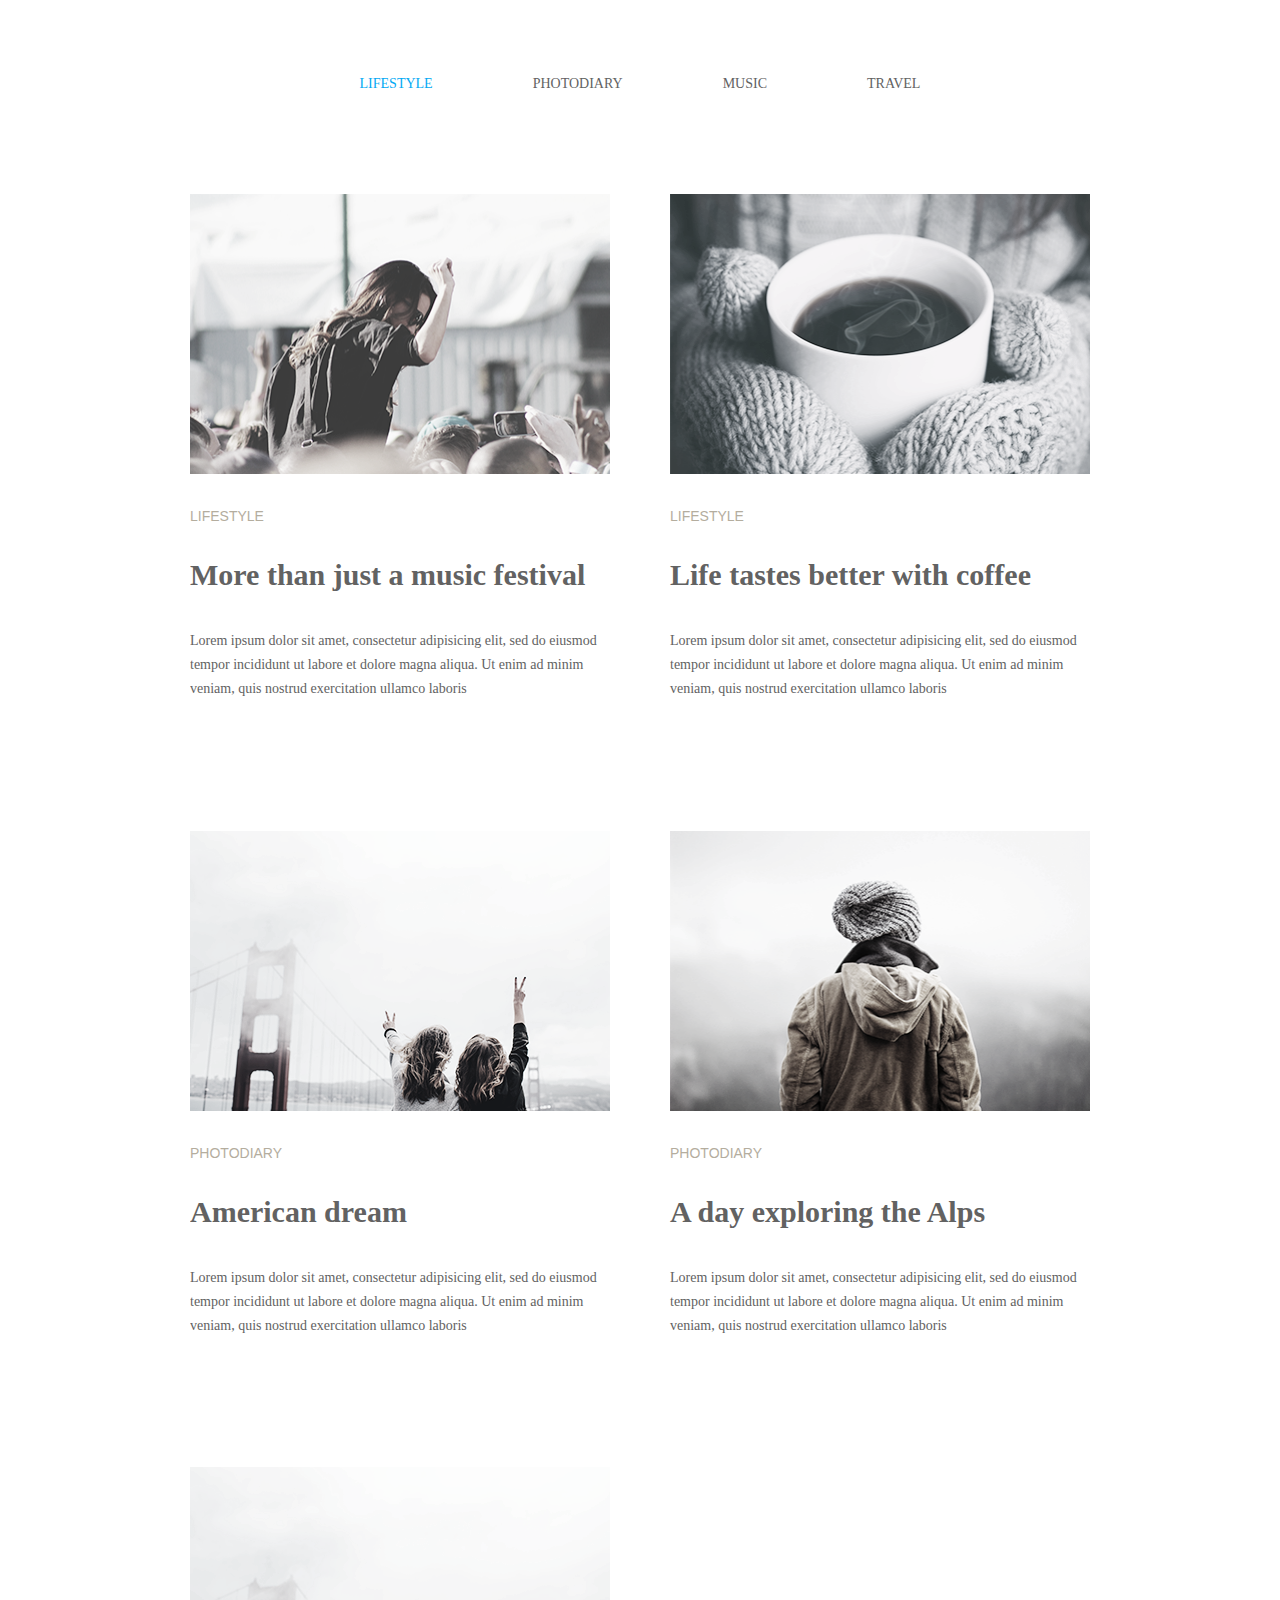
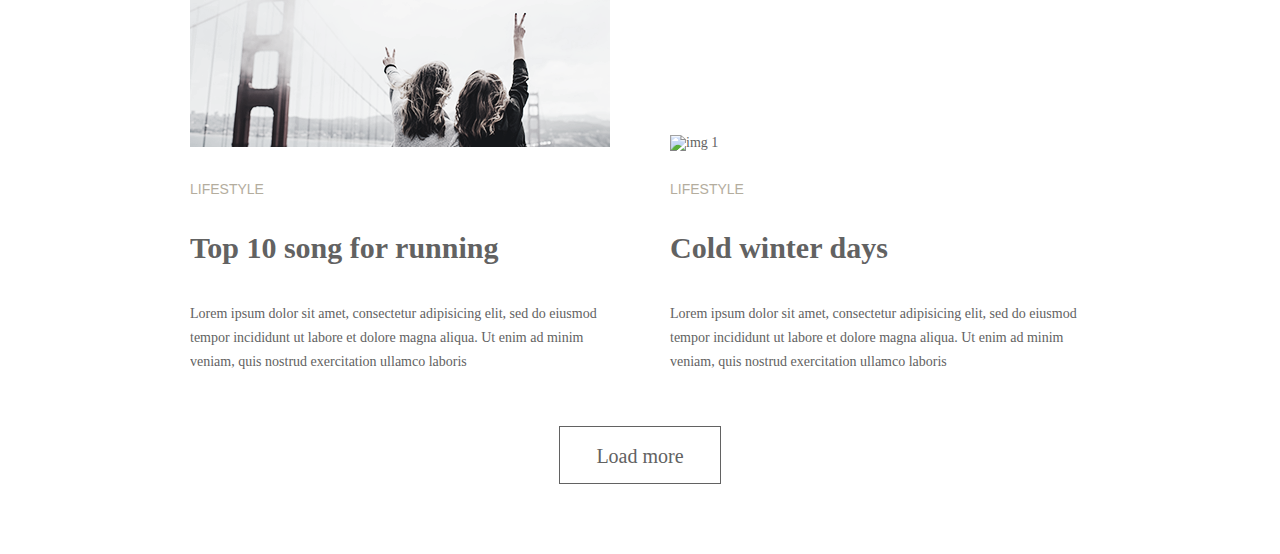
==== commit 0940d4d8: "homework 3" ====
--- a/homework-3/index.html
+++ b/homework-3/index.html
@@ -6,72 +6,117 @@
     <meta http-equiv="Content-type" content="text/html;charset=UTF-8" />
   </head>
   <body>
-    <header>
-      <div class="navi">
-        <nav>
-          <div class="main-manu">
-          <ul>
-            <li class="firs-manu"><a href="#lyfestyle">LIFESTYLE</a></li>
-            <li class="second-manu"><a href="#photodiary">PHOTODIARY</a></li>
-            <li class="third-manu"><a href="#music">MUSIC</a></li>
-            <li class="fours-manu"><a href="#travel">TRAVEL</a></li>
-          </ul>
+      <header class="header">
+        <div class="container">
+          <nav class="navigation">
+            <ul class="menu">
+              <li class="menu_item">
+                <a href="#" class="menu_item-link1">lifestyle</a>
+              </li>
+              <li class="menu_item">
+                <a href="#" class="menu_item-link">photodiary</a>
+              </li>
+              <li class="menu_item">
+                <a href="#" class="menu_item-link">music</a>
+              </li>
+              <li class="menu_item">
+                <a href="#" class="menu_item-link">travel</a>
+              </li>
+            </ul>
+          </nav>
+        </div>
+      </header>
+      <main>
+        <div class="container">
+          <div class="container-lifestyle">
+            <div class="box-lifestyle left">
+              <div class="img-container">
+                <img src="./img/1.png" alt="img 1" width="420" height="280" />
+              </div>
+      
+              <p class="img-title">Lifestyle</p>
+              <h2 class="title">More than just a music festival</h2>
+              <p class="text-block">
+                Lorem ipsum dolor sit amet, consectetur adipisicing elit, sed do
+                eiusmod tempor incididunt ut labore et dolore magna aliqua. Ut
+                enim ad minim veniam, quis nostrud exercitation ullamco laboris
+              </p>
+            </div>
+            <div class="box-lifestyle right">
+              <div class="img-container">
+                <img src="./img/2.png" alt="img 1" width="420" height="280" />
+              </div>
+      
+              <p class="img-title">Lifestyle</p>
+              <h2 class="title">Life tastes better with coffee</h2>
+              <p class="text-block">
+                Lorem ipsum dolor sit amet, consectetur adipisicing elit, sed do
+                eiusmod tempor incididunt ut labore et dolore magna aliqua. Ut
+                enim ad minim veniam, quis nostrud exercitation ullamco laboris
+              </p>
+            </div>
+            <div class="box-lifestyle left">
+              <div class="img-container">
+                <img src="./img/3.png" alt="img 1" width="420" height="280" />
+              </div>
+      
+              <p class="img-title">photodiary</p>
+              <h2 class="title">American dream</h2>
+              <p class="text-block">
+                Lorem ipsum dolor sit amet, consectetur adipisicing elit, sed do
+                eiusmod tempor incididunt ut labore et dolore magna aliqua. Ut
+                enim ad minim veniam, quis nostrud exercitation ullamco laboris
+              </p>
+            </div>
+            <div class="box-lifestyle right">
+              <div class="img-container">
+                <img src="./img/4.png" alt="img 1" width="420" height="280" />
+              </div>
+      
+              <p class="img-title">photodiary</p>
+              <h2 class="title">A day exploring the Alps</h2>
+              <p class="text-block">
+                Lorem ipsum dolor sit amet, consectetur adipisicing elit, sed do
+                eiusmod tempor incididunt ut labore et dolore magna aliqua. Ut
+                enim ad minim veniam, quis nostrud exercitation ullamco laboris
+              </p>
+            </div>
+            <div class="box-lifestyle left">
+            <div class="img-container">
+              <img src="./img/3.png" alt="img 1" width="420" height="280" />
+            </div>
+          
+            <p class="img-title">Lifestyle</p>
+            <h2 class="title">Top 10 song for running</h2>
+            <p class="text-block">
+              Lorem ipsum dolor sit amet, consectetur adipisicing elit, sed do
+              eiusmod tempor incididunt ut labore et dolore magna aliqua. Ut
+              enim ad minim veniam, quis nostrud exercitation ullamco laboris
+            </p>
           </div>
-        </nav>
-      </div>
-    </header>
-
-    <div class="lyfestyle" id="lyfestyle">
-      <div class="lyfe_1">
-        <div class="lyfe_1__img">
-          <img src="img/1.png" alt="photo1" class="lyfe_1__img1">
-          <h6 class="lyfe_1__h6">Lifestyle</h6>
-          <h2 class="lyfe_1__h2">More than just a music festival </h2>
-          <p class="lyfe_1__p">Lorem ipsum dolor sit amet, consectetur adipisicing elit, sed do eiusmod tempor incididunt ut labore et dolore magna aliqua. Ut enim ad minim veniam, quis nostrud exercitation ullamco laboris nisi ut aliquip ex ea commodo consequat. Duis aute irure dolor in reprehenderit in voluptate velit esse cillum dolore eu fugiat nulla pariatur. Excepteur sint occaecat cupidatat non proident, sunt in culpa qui officia deserunt mollit anim id est laborum. Sed ut perspiciatis unde omnis iste natus error sit voluptatem accusantium doloremque laudantium, totam rem aperiam, eaque ipsa quae ab illo inventore veritatis et quasi architecto beatae vitae dicta sunt explicabo. Nemo enim ipsam voluptatem quia voluptas sit aspernatur aut odit aut fugit, sed quia consequuntur magni dolores eos qui ratione voluptatem sequi nesciunt. Neque porro quisquam est, qui dolorem ipsum quia dolor sit amet, consectetur, adipisci velit, sed quia non numquam eius modi tempora incidunt ut labore et dolore magnam aliquam quaerat voluptatem.</p>
+          <div class="box-lifestyle right">
+            <div class="img-container">
+              <img src="./img/5.png" alt="img 1" width="420" height="280" />
+            </div>
+          
+            <p class="img-title">Lifestyle</p>
+            <h2 class="title">Cold winter days</h2>
+            <p class="text-block">
+              Lorem ipsum dolor sit amet, consectetur adipisicing elit, sed do
+              eiusmod tempor incididunt ut labore et dolore magna aliqua. Ut
+              enim ad minim veniam, quis nostrud exercitation ullamco laboris
+            </p>
+          </div>
+          </div>
+          </div>
+          
+          
+      
+          <div class="btn-wrap">
+            <button class="more">Load more</button>
+          </div>
         </div>
-      </div>
-      <div class="lyfe_2">
-        <div class="lyfe_2__img"><img src="img/2.png" alt="photo2" class="lyfe_1__img1">
-          <h6 class="lyfe_2__h6">Lifestyle</h6>
-          <h2 class="lyfe_2__h2">Life tastes better with coffee</h2>
-          <p class="lyfe_2__p">Lorem ipsum dolor sit amet, consectetur adipisicing elit, sed do eiusmod tempor incididunt ut labore et dolore magna aliqua. Ut enim ad minim veniam, quis nostrud exercitation ullamco laboris nisi ut aliquip ex ea commodo consequat. Duis aute irure dolor in reprehenderit in voluptate velit esse cillum dolore eu fugiat nulla pariatur. Excepteur sint occaecat cupidatat non proident, sunt in culpa qui officia deserunt mollit anim id est laborum. Sed ut perspiciatis unde omnis iste natus error sit voluptatem accusantium doloremque laudantium, totam rem aperiam, eaque ipsa quae ab illo inventore veritatis et quasi architecto beatae vitae dicta sunt explicabo. Nemo enim ipsam voluptatem quia voluptas sit aspernatur aut odit aut fugit, sed quia consequuntur magni dolores eos qui ratione voluptatem sequi nesciunt. Neque porro quisquam est, qui dolorem ipsum quia dolor sit amet, consectetur, adipisci velit, sed quia non numquam eius modi tempora incidunt ut labore et dolore magnam aliquam quaerat voluptatem.</p>
-        </div>
-      </div>
-    </div>
-
-    <div class="photodiary" id="photodiary">
-      <div class="photodiary_1">
-        <img src="img/3.png" alt="" class="photodiary_1_img">
-        <h6 class="photodiary_1_h6">photodiary</h6>
-        <h2 class="photodiary_1_h2">American dream</h2>
-        <p class="photodiary_1_p">Lorem ipsum dolor sit amet, consectetur adipisicing elit, sed do eiusmod tempor incididunt ut labore et dolore magna aliqua. Ut enim ad minim veniam, quis nostrud exercitation ullamco laboris nisi ut aliquip ex ea commodo consequat. Duis aute irure dolor in reprehenderit in voluptate velit esse cillum dolore eu fugiat nulla pariatur. Excepteur sint occaecat cupidatat non proident, sunt in culpa qui officia deserunt mollit anim id est laborum. Sed ut perspiciatis unde omnis iste natus error sit voluptatem accusantium doloremque laudantium, totam rem aperiam, eaque ipsa quae ab illo inventore veritatis et quasi architecto beatae vitae dicta sunt explicabo. Nemo enim ipsam voluptatem quia voluptas sit aspernatur aut odit aut fugit, sed quia consequuntur magni dolores eos qui ratione voluptatem sequi nesciunt. Neque porro quisquam est, qui dolorem ipsum quia dolor sit amet, consectetur, adipisci velit, sed quia non numquam eius modi tempora incidunt ut labore et dolore magnam aliquam quaerat voluptatem.</p>
-      </div>
-      <div class="photodiary_2">
-        <img src="img/4.png" alt="" class="photodiary_2_img">
-        <h6 class="photodiary_2_h6">photodiary</h6>
-        <h2 class="photodiary_2_h2">A day exploring the Alps</h2>
-        <p class="photodiary_2_p">Lorem ipsum dolor sit amet, consectetur adipisicing elit, sed do eiusmod tempor incididunt ut labore et dolore magna aliqua. Ut enim ad minim veniam, quis nostrud exercitation ullamco laboris nisi ut aliquip ex ea commodo consequat. Duis aute irure dolor in reprehenderit in voluptate velit esse cillum dolore eu fugiat nulla pariatur. Excepteur sint occaecat cupidatat non proident, sunt in culpa qui officia deserunt mollit anim id est laborum. Sed ut perspiciatis unde omnis iste natus error sit voluptatem accusantium doloremque laudantium, totam rem aperiam, eaque ipsa quae ab illo inventore veritatis et quasi architecto beatae vitae dicta sunt explicabo. Nemo enim ipsam voluptatem quia voluptas sit aspernatur aut odit aut fugit, sed quia consequuntur magni dolores eos qui ratione voluptatem sequi nesciunt. Neque porro quisquam est, qui dolorem ipsum quia dolor sit amet, consectetur, adipisci velit, sed quia non numquam eius modi tempora incidunt ut labore et dolore magnam aliquam quaerat voluptatem.</p>
-      </div>
-    </div>
-
-    <div class="lyfestyle2" id="lyfestyle2">
-      <div class="lyfestyle2_1">
-        <img src="./img/git.PNG" alt="сори" class="lyfestyle2_1_img">
-        <h6 class="lyfestyle2_1_h6">Lifestyle</h6>
-        <h2 class="lyfestyle2_1_h2">Top 10 song for running</h2>
-        <p class="lyfestyle2_1_p">Lorem ipsum dolor sit amet, consectetur adipisicing elit, sed do eiusmod tempor incididunt ut labore et dolore magna aliqua. Ut enim ad minim veniam, quis nostrud exercitation ullamco laboris nisi ut aliquip ex ea commodo consequat. Duis aute irure dolor in reprehenderit in voluptate velit esse cillum dolore eu fugiat nulla pariatur. Excepteur sint occaecat cupidatat non proident, sunt in culpa qui officia deserunt mollit anim id est laborum. Sed ut perspiciatis unde omnis iste natus error sit voluptatem accusantium doloremque laudantium, totam rem aperiam, eaque ipsa quae ab illo inventore veritatis et quasi architecto beatae vitae dicta sunt explicabo. Nemo enim ipsam voluptatem quia voluptas sit aspernatur aut odit aut fugit, sed quia consequuntur magni dolores eos qui ratione voluptatem sequi nesciunt. Neque porro quisquam est, qui dolorem ipsum quia dolor sit amet, consectetur, adipisci velit, sed quia non numquam eius modi tempora incidunt ut labore et dolore magnam aliquam quaerat voluptatem.</p>
-      </div>
-      <div class="lyfestyle2_2">
-        <img src="./img/git2.PNG" alt="сори" class="lyfestyle2_2_img">
-        <h6 class="lyfestyle2_2_h6">Lifestyle</h6>
-        <h2 class="lyfestyle2_2_h2">Cold winter days</h2>
-        <p class="lyfestyle2_2_p">Lorem ipsum dolor sit amet, consectetur adipisicing elit, sed do eiusmod tempor incididunt ut labore et dolore magna aliqua. Ut enim ad minim veniam, quis nostrud exercitation ullamco laboris nisi ut aliquip ex ea commodo consequat. Duis aute irure dolor in reprehenderit in voluptate velit esse cillum dolore eu fugiat nulla pariatur. Excepteur sint occaecat cupidatat non proident, sunt in culpa qui officia deserunt mollit anim id est laborum. Sed ut perspiciatis unde omnis iste natus error sit voluptatem accusantium doloremque laudantium, totam rem aperiam, eaque ipsa quae ab illo inventore veritatis et quasi architecto beatae vitae dicta sunt explicabo. Nemo enim ipsam voluptatem quia voluptas sit aspernatur aut odit aut fugit, sed quia consequuntur magni dolores eos qui ratione voluptatem sequi nesciunt. Neque porro quisquam est, qui dolorem ipsum quia dolor sit amet, consectetur, adipisci velit, sed quia non numquam eius modi tempora incidunt ut labore et dolore magnam aliquam quaerat voluptatem.</p>
-      </div>
-    </div>
-
-    <div class="b1">
-      <button class="button_1">Load more</button>
-    </div>
+      </main>
   </body>
 </html>
 <!--  -->
--- a/homework-3/css/style.css
+++ b/homework-3/css/style.css
@@ -1,600 +1,130 @@
-/*Обнуление*/
 * {
+  margin: 0;
   padding: 0;
-  margin: 0;
-  border: 0;
-}
-*,
-*:before,
-*:after {
-  -moz-box-sizing: border-box;
-  -webkit-box-sizing: border-box;
   box-sizing: border-box;
 }
-:focus,
-:active {
-  outline: none;
+
+body {
+  background-color: #fff;
+  font-family: "Playfair Display", serif;
+  font-weight: normal;
+  font-size: 14px;
+  color: #626262;
 }
-a:focus,
-a:active {
-  outline: none;
+
+ul {
+  list-style: none;
 }
-nav,
-footer,
-header,
-aside {
-  display: block;
-}
-html,
-body {
-  height: 100%;
-  width: 100%;
-  font-size: 100%;
-  line-height: 1;
-  font-size: 14px;
-  -ms-text-size-adjust: 100%;
-  -moz-text-size-adjust: 100%;
-  -webkit-text-size-adjust: 100%;
-}
-input,
-button,
-textarea {
-  font-family: inherit;
-}
-input::-ms-clear {
-  display: none;
-}
-button {
-  cursor: pointer;
-}
-button::-moz-focus-inner {
-  padding: 0;
-  border: 0;
-}
-a,
-a:visited {
+
+a {
   text-decoration: none;
 }
-a:hover {
-  text-decoration: none;
-}
-ul li {
-  list-style: none;
-}
-img {
-  vertical-align: top;
-}
-h1,
-h2,
-h3,
-h4,
-h5,
-h6 {
-  font-size: inherit;
-  font-weight: inherit;
-}
-/*--------------------*/
 
-header {
-  position: -webkit-sticky;
-  position: sticky;
-  top: 0px;
+.container {
+  max-width: 900px;
+  margin: 0 auto;
 }
 
-.lyfestyle {
-  border: 1px solid invisible;
-  margin-top: 104px;
-  margin-left: auto;
-  margin-right: auto;
-  width: 905.5px;
+.container-lifestyle {
+  margin-bottom: -130px;
+  overflow: hidden;
 }
 
-.main-manu {
-  background: #b8e3f7;
-  text-align: center;
-  margin: 0px 0px 0px;
-  border: 1px solid invisible;
-  width: 100%;
-  height: 15px;
-}
-.firs-manu {
-  margin: 0px 121px 0px 0px;
-  display: inline-block;
-  /* Style for "lifestyle" */
-  width: 71px;
-  height: 11px;
-  color: #03a9f4;
-  color: #626262;
-  font-family: "Playfair Display";
-  font-size: 14px;
-  font-weight: 400;
-  font-style: normal;
-  letter-spacing: normal;
-  line-height: 24px;
-  text-align: center;
-  text-transform: uppercase;
-  /* Text style for "l, ifestyl" */
-  color: #03a9f4;
-  font-style: normal;
-  letter-spacing: normal;
-  line-height: normal;
+.header {
+  padding-top: 72px;
+  padding-bottom: 98px;
 }
 
-.second-manu {
-  margin: 0px 103px 0px 0px;
-  display: inline-block;
-  /* Style for "photodiary" */
-  width: 88px;
-  height: 11px;
-  color: #626262;
-  font-family: "Playfair Display";
-  font-size: 14px;
-  font-weight: 400;
-  font-style: normal;
-  letter-spacing: normal;
-  line-height: 24px;
+.menu {
+  font-size: 0;
   text-align: center;
-  text-transform: uppercase;
-  /* Text style for "p, hotodia" */
-  font-style: normal;
-  letter-spacing: normal;
-  line-height: normal;
 }
 
-.third-manu {
-  margin: 0px 95px 0px 0px;
-  display: inline-block;
-  /* Style for "music" */
-  width: 43px;
-  height: 11px;
-  color: #626262;
-  font-family: "Playfair Display";
-  font-size: 14px;
-  font-weight: 400;
-  font-style: normal;
-  letter-spacing: normal;
-  line-height: 24px;
-  text-align: center;
-  text-transform: uppercase;
-  /* Text style for "m, usic" */
-  font-style: normal;
-  letter-spacing: normal;
-  line-height: normal;
-}
-
-.fours-manu {
-  margin: 0px 0px 0px 0px;
-  display: inline-block;
-  /* Style for "travel" */
-  width: 52px;
-  height: 11px;
-  color: #626262;
-  font-family: "Playfair Display";
-  font-size: 14px;
-  font-weight: 400;
-  font-style: normal;
-  letter-spacing: normal;
-  line-height: 24px;
-  text-align: center;
-  text-transform: uppercase;
-  /* Text style for "t, ravel" */
-  font-style: normal;
-  letter-spacing: normal;
-  line-height: normal;
-}
-
-.lyfe_1 {
-  margin-right: 60px;
-  display: inline-block;
-  width: 420px;
-  height: 478px;
-  border: 1px solid invisible;
-}
-
-.lyfe_1__img {
-  /* Style for "image" */
-  width: 420px;
-  height: 279px;
-}
-
-.lyfe_1__h6 {
-  /* Style for "Lifestyle" */
-  width: 63px;
-  height: 11px;
-  color: #b4ad9e;
-  font-family: Ubuntu;
-  font-size: 14px;
-  font-weight: 300;
-  font-style: normal;
-  letter-spacing: normal;
-  line-height: normal;
-  text-align: left;
-  text-transform: uppercase;
-  /* Text style for "L, ifestyl" */
-  font-style: normal;
-  letter-spacing: normal;
-  line-height: normal;
-}
-
-.lyfe_1__h2 {
-  /* Style for "More than" */
-  width: 407px;
-  height: 30px;
-  color: #626262;
-  font-family: "Playfair Display";
-  font-size: 30px;
-  font-weight: 400;
-  font-style: normal;
-  letter-spacing: normal;
-  line-height: normal;
-  text-align: left;
-  /* Text style for "M, ore tha" */
-  font-style: normal;
-  letter-spacing: normal;
-  line-height: normal;
-}
-
-.lyfe_1__p {
-  /* Style for "Lorem ipsu" */
-  width: 414px;
-  height: 63px;
-  color: #626262;
-  font-family: "Playfair Display";
-  font-size: 11px;
-  font-weight: 400;
-  font-style: normal;
-  letter-spacing: normal;
-  line-height: 24px;
-  text-align: left;
-  /* Text style for "Lorem ipsu" */
-  font-style: normal;
-  letter-spacing: normal;
-  line-height: normal;
-}
-
-.lyfe_2 {
-  display: inline-block;
-  width: 420px;
-  height: 478px;
-  border: 1px solid invisible;
-}
-
-.lyfe_2__img {
-  /* Style for "Filtro fot" */
-  width: 419px;
-  height: 280px;
-}
-
-.lyfe_2__h6 {
-  /* Style for "Lifestyle" */
-  width: 63px;
-  height: 11px;
-  color: #b4ad9e;
-  font-family: Ubuntu;
-  font-size: 14px;
-  font-weight: 300;
-  font-style: normal;
-  letter-spacing: normal;
-  line-height: normal;
-  text-align: left;
-  text-transform: uppercase;
-  /* Text style for "L, ifestyl" */
-  font-style: normal;
-  letter-spacing: normal;
-  line-height: normal;
-}
-
-.lyfe_2__h2 {
-  /* Style for "Life taste" */
-  width: 377px;
-  height: 25px;
-  color: #626262;
-  font-family: "Playfair Display";
-  font-size: 30px;
-  font-weight: 400;
-  font-style: normal;
-  letter-spacing: normal;
-  line-height: normal;
-  text-align: left;
-  /* Text style for "L, ife tas" */
-  font-style: normal;
-  letter-spacing: normal;
-  line-height: normal;
-}
-
-.lyfe_2__p {
-  /* Style for "Lorem ipsu" */
-  width: 414px;
-  height: 63px;
-  color: #626262;
-  font-family: "Playfair Display";
-  font-size: 11px;
-  font-weight: 400;
-  font-style: normal;
-  letter-spacing: normal;
-  line-height: 24px;
-  text-align: left;
-  /* Text style for "Lorem ipsu" */
-  font-style: normal;
-  letter-spacing: normal;
-  line-height: normal;
-}
-
-.photodiary {
-  border: 1px solid invisible;
-  margin-top: 104px;
-  margin-left: auto;
-  margin-right: auto;
-  width: 905.5px;
-}
-
-.photodiary_1 {
-  margin-right: 60px;
-  display: inline-block;
-  width: 420px;
-  height: 478px;
-  border: 1px solid invisible;
-}
-
-.photodiary_1_img {
-  /* Style for "image" */
-  width: 420px;
-  height: 280px;
-}
-
-.photodiary_1_h6 {
-  /* Style for "photodiary" */
-  width: 85px;
-  height: 11px;
-  color: #b4ad9e;
-  font-family: Ubuntu;
-  font-size: 14px;
-  font-weight: 300;
-  font-style: normal;
-  letter-spacing: normal;
-  line-height: normal;
-  text-align: left;
-  text-transform: uppercase;
-  /* Text style for "p, hotodia" */
-  font-style: normal;
-  letter-spacing: normal;
-  line-height: normal;
-}
-
-.photodiary_1_h2 {
-  /* Style for "American d" */
-  width: 226px;
-  height: 25px;
-  color: #626262;
-  font-family: "Playfair Display";
-  font-size: 30px;
-  font-weight: 400;
-  font-style: normal;
-  letter-spacing: normal;
-  line-height: normal;
-  text-align: left;
-  /* Text style for "A, merican" */
-  font-style: normal;
-  letter-spacing: normal;
-  line-height: normal;
-}
-
-.photodiary_1_p {
-  /* Style for "Lorem ipsu" */
-  width: 414px;
-  height: 63px;
-  color: #626262;
-  font-family: "Playfair Display";
-  font-size: 11px;
-  font-weight: 400;
-  font-style: normal;
-  letter-spacing: normal;
-  line-height: 24px;
-  text-align: left;
-  /* Text style for "Lorem ipsu" */
-  font-style: normal;
-  letter-spacing: normal;
-  line-height: normal;
-}
-
-.photodiary_2 {
-  display: inline-block;
-  width: 420px;
-  height: 478px;
-  border: 1px solid invisible;
-}
-
-.photodiary_2_img {
-  /* Style for "image" */
-  width: 419px;
-  height: 280px;
-}
-
-.photodiary_2_h6 {
-  /* Style for "photodiary" */
-  width: 85px;
-  height: 11px;
-  color: #b4ad9e;
-  font-family: Ubuntu;
-  font-size: 14px;
-  font-weight: 300;
-  font-style: normal;
-  letter-spacing: normal;
-  line-height: normal;
-  text-align: left;
-  text-transform: uppercase;
-  /* Text style for "p, hotodia" */
-  font-style: normal;
-  letter-spacing: normal;
-  line-height: normal;
-}
-
-.photodiary_2_h2 {
-  /* Style for "A day expl" */
-  width: 324px;
-  height: 30px;
-  color: #626262;
-  font-family: "Playfair Display";
-  font-size: 30px;
-  font-weight: 400;
-  font-style: normal;
-  letter-spacing: normal;
-  line-height: normal;
-  text-align: left;
-  /* Text style for "A,  day ex" */
-  font-style: normal;
-  letter-spacing: normal;
-  line-height: normal;
-}
-
-.photodiary_2_p {
-  /* Style for "Lorem ipsu" */
-  width: 414px;
-  height: 63px;
-  color: #626262;
-  font-family: "Playfair Display";
-  font-size: 11px;
-  font-weight: 400;
-  font-style: normal;
-  letter-spacing: normal;
-  line-height: 24px;
-  text-align: left;
-  /* Text style for "Lorem ipsu" */
-  font-style: normal;
-  letter-spacing: normal;
-  line-height: normal;
-}
-
-.button_1 {
-  width: 164px;
-  height: 60px;
-  border: 1px solid #626262;
-  margin: 54px 0px 54px 706px;
-  padding: 21px 34px;
-  background: #fff;
-  color: #626262;
-  font-family: "Playfair Display";
-  font-size: 20px;
-  font-weight: 400;
-  line-height: 24px;
-  text-align: left;
-}
-
-.lyfestyle2 {
-  border: 1px solid invisible;
-  margin-top: 104px;
-  margin-left: auto;
-  margin-right: auto;
-  width: 905.5px;
-}
-
-.lyfestyle2_1 {
+.menu_item {
   display: inline-block;
 }
 
-.lyfestyle2_1_img {
-  margin-right: 60px;
-  width: 420px;
-  height: 280px;
+.menu_item:not(:last-child) {
+  margin-right: 100px;
 }
 
-.lyfestyle2_1_h6 {
-  width: 63px;
-  height: 11px;
-  font-family: Ubuntu;
+.menu_item-link1 {
   font-size: 14px;
-  font-weight: 300;
-  font-stretch: normal;
-  font-style: normal;
-  line-height: normal;
-  letter-spacing: normal;
-  text-align: left;
-  color: #b4ad9e;
+  text-transform: uppercase;
+  line-height: 1.714;
+  text-align: center;
+  color: #03a9f4;
 }
 
-.lyfestyle2_1_h2 {
-  width: 321px;
-  height: 30px;
-  font-family: PlayfairDisplay;
-  font-size: 30px;
-  font-weight: normal;
-  font-stretch: normal;
-  font-style: normal;
-  line-height: normal;
-  letter-spacing: normal;
-  text-align: left;
-  color: #626262;
+.menu_item-link {
+  font-size: 14px;
+  text-transform: uppercase;
+  line-height: 1.714;
+  text-align: center;
+  color: rgb(98, 98, 98);
 }
 
-.lyfestyle2_1_p {
-  /* Style for "Lorem ipsu" */
-  width: 414px;
-  height: 63px;
-  color: #626262;
-  font-family: "Playfair Display";
-  font-size: 11px;
-  font-weight: 400;
-  font-style: normal;
-  letter-spacing: normal;
-  line-height: 24px;
-  text-align: left;
-  /* Text style for "Lorem ipsu" */
-  font-style: normal;
-  letter-spacing: normal;
-  line-height: normal;
+.menu_item-link:hover {
+  color: #03a9f4;
 }
 
-.lyfestyle2_2 {
-  display: inline-block;
+.container-lifestyle {
+  font-size: 0;
 }
 
-.lyfestyle2_2_img {
-  width: 419px;
-  height: 280px;
+.box-lifestyle {
+  display: inline-block;
+  max-width: 50%;
+  margin-bottom: 130px;
+  font-size: 14px;
 }
 
-.lyfestyle2_2_h6 {
-  width: 63px;
-  height: 11px;
-  font-family: Ubuntu;
-  font-size: 14px;
-  font-weight: 300;
-  font-stretch: normal;
-  font-style: normal;
-  line-height: normal;
-  letter-spacing: normal;
-  text-align: left;
-  color: #b4ad9e;
+.img-container {
+  margin-bottom: 30px;
 }
 
-.lyfestyle2_2_h2 {
-  width: 224px;
-  height: 30px;
-  font-family: PlayfairDisplay;
+.img-title {
+  margin-bottom: 32px;
+  font-family: "Ubuntu", sans-serif;
+  color: rgb(180, 173, 158);
+  text-transform: uppercase;
+  line-height: 1.2;
+  font-weight: 300;
+}
+.title {
   font-size: 30px;
-  font-weight: normal;
-  font-stretch: normal;
-  font-style: normal;
-  line-height: normal;
-  letter-spacing: normal;
-  text-align: left;
-  color: #626262;
+  line-height: 1.2;
+  margin-bottom: 36px;
 }
 
-.lyfestyle2_2_p {
-  /* Style for "Lorem ipsu" */
-  width: 414px;
-  height: 63px;
-  color: #626262;
-  font-family: "Playfair Display";
-  font-size: 11px;
-  font-weight: 400;
-  font-style: normal;
-  letter-spacing: normal;
-  line-height: 24px;
-  text-align: left;
-  /* Text style for "Lorem ipsu" */
-  font-style: normal;
-  letter-spacing: normal;
-  line-height: normal;
+.text-block {
+  line-height: 1.714;
 }
+
+.left {
+  padding-right: 30px;
+}
+
+.right {
+  padding-left: 30px;
+}
+
+.btn-wrap {
+  text-align: center;
+  margin-top: 52px;
+  margin-bottom: 70px;
+}
+
+.more {
+  font-family: "Playfair Display", serif;
+  font-size: 20px;
+  color: rgb(98, 98, 98);
+  line-height: 58px;
+  border-width: 1px;
+  border-color: rgb(98, 98, 98);
+  border-style: solid;
+  background: transparent;
+  width: 162px;
+  height: 58px;
+  cursor: pointer;
+}
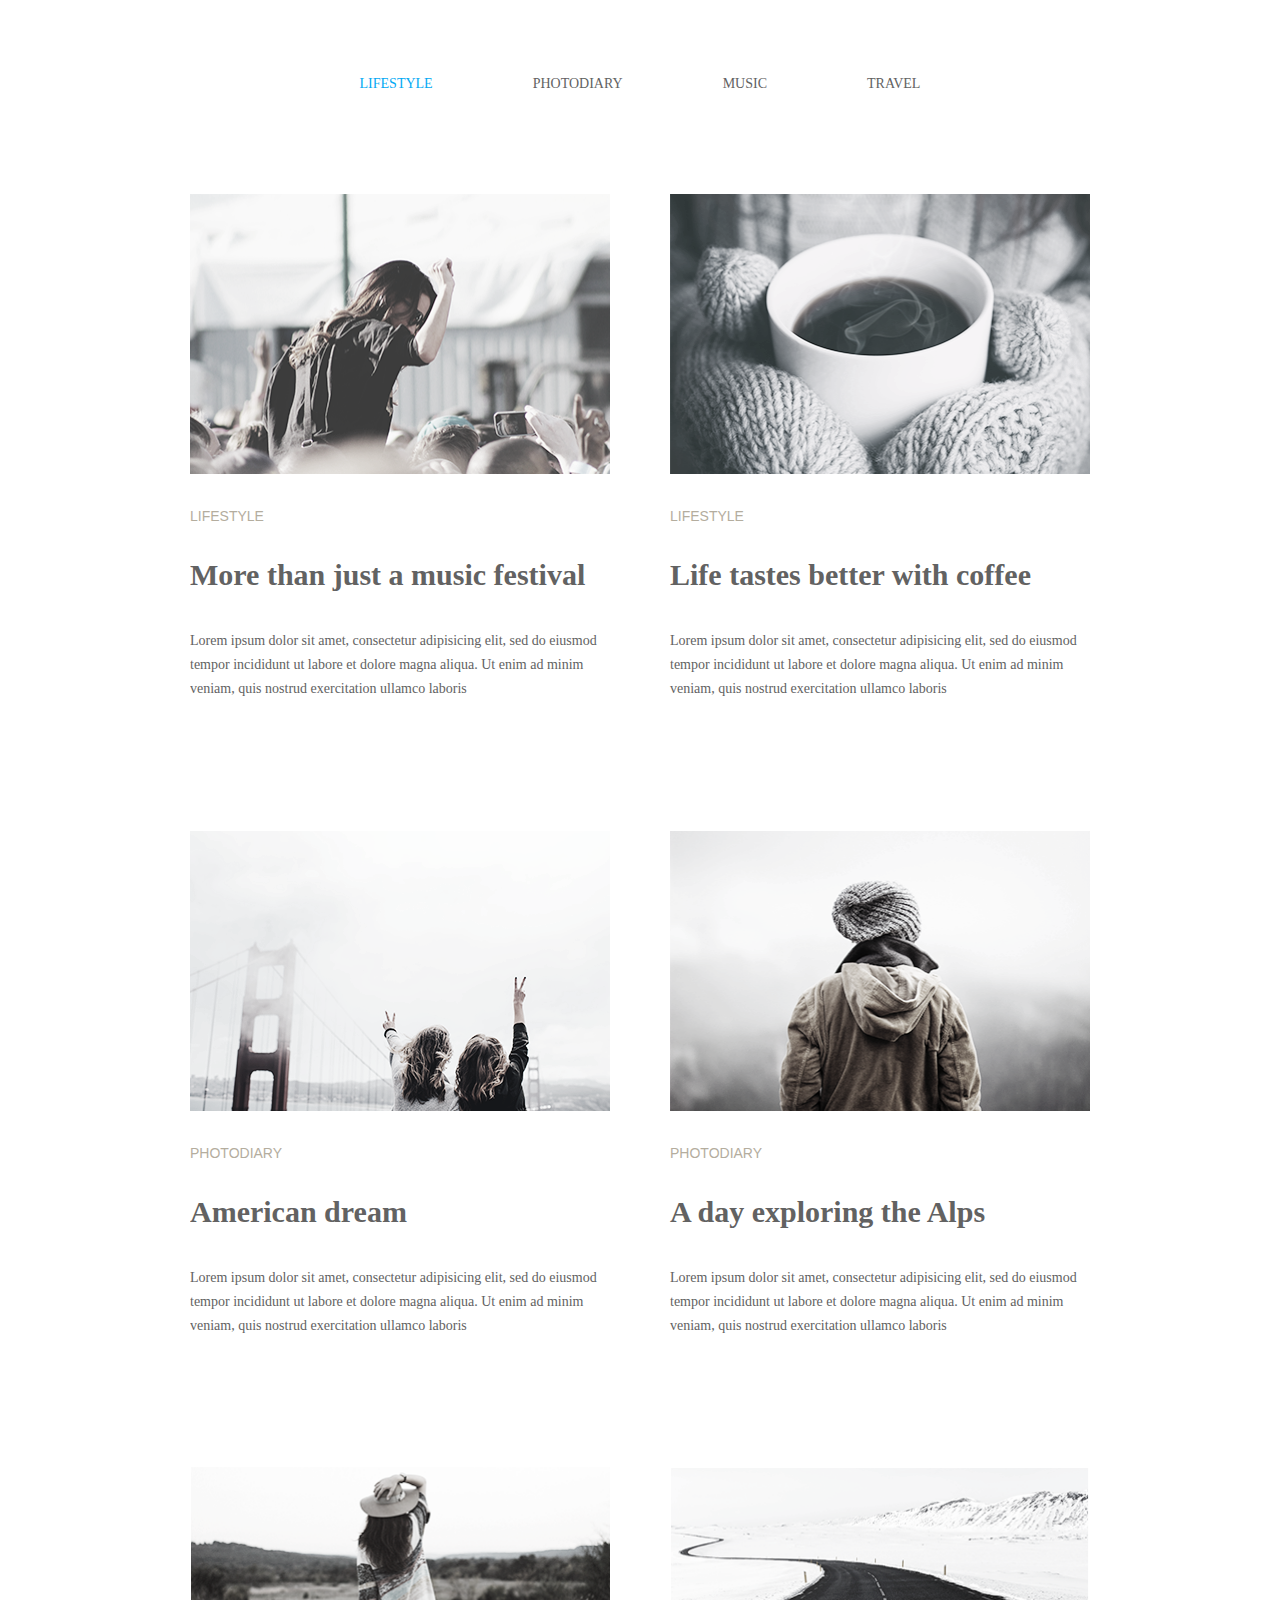
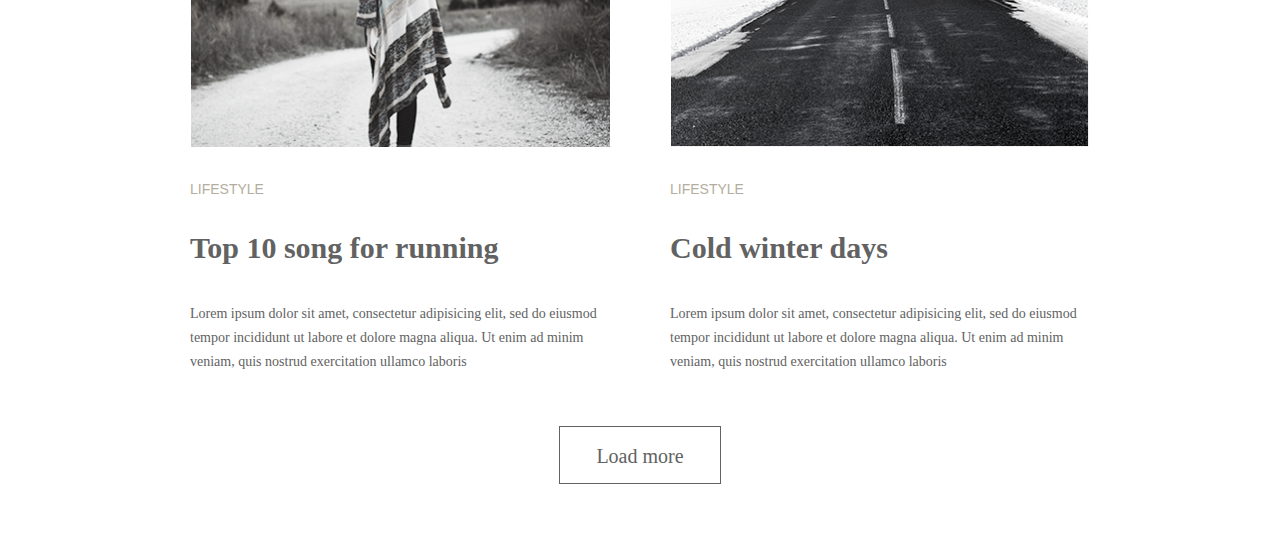
==== commit 3bfd2f40: "homework 3" ====
--- a/homework-3/index.html
+++ b/homework-3/index.html
@@ -83,7 +83,7 @@
             </div>
             <div class="box-lifestyle left">
             <div class="img-container">
-              <img src="./img/3.png" alt="img 1" width="420" height="280" />
+              <img src="../homework-3/img/5.PNG" alt="img 1" width="420" height="280" />
             </div>
           
             <p class="img-title">Lifestyle</p>
@@ -96,7 +96,7 @@
           </div>
           <div class="box-lifestyle right">
             <div class="img-container">
-              <img src="./img/5.png" alt="img 1" width="420" height="280" />
+              <img src="../homework-3/img/6.PNG" alt="img 1" width="420" height="280" />
             </div>
           
             <p class="img-title">Lifestyle</p>
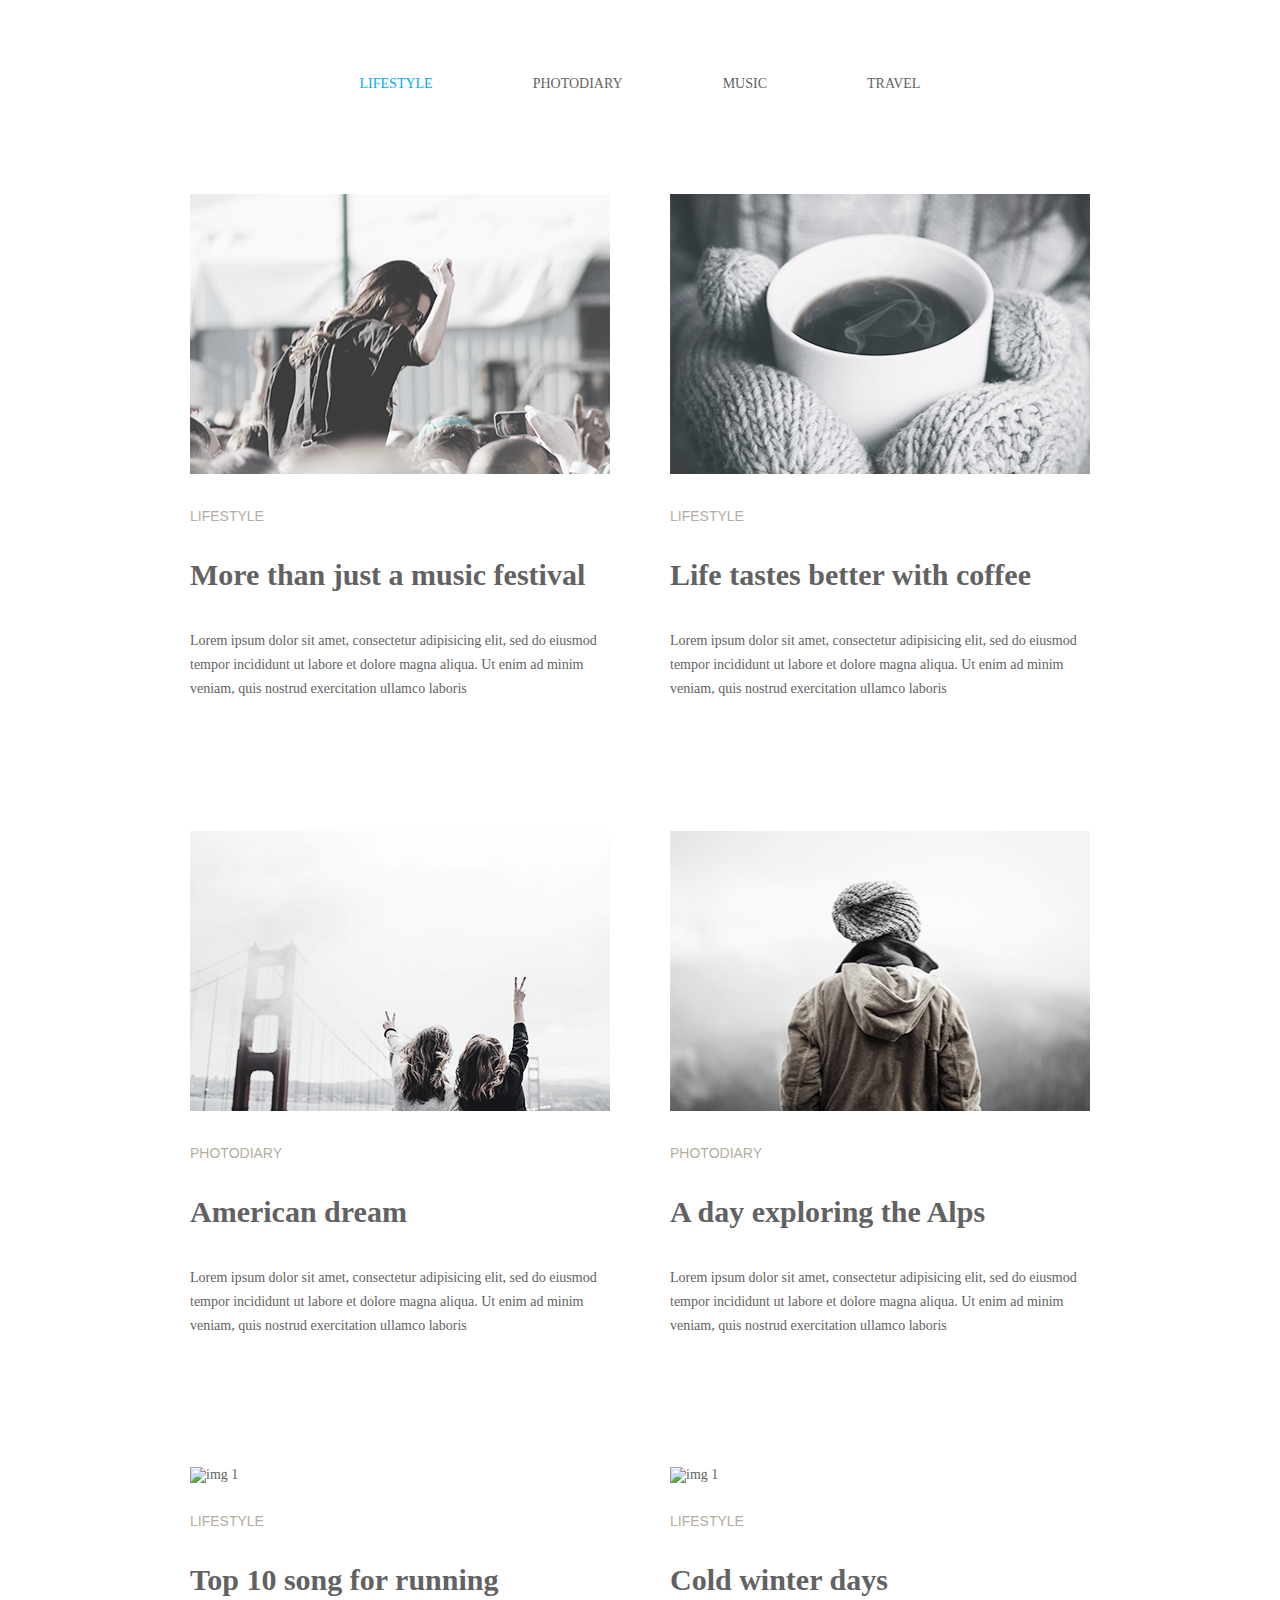
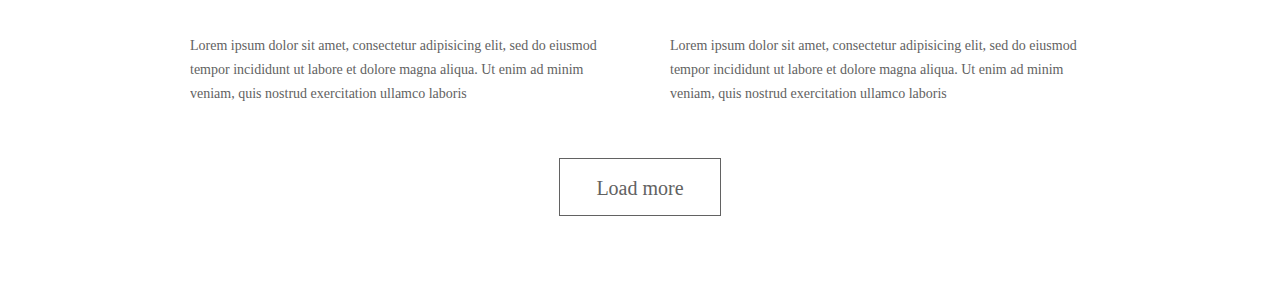
==== commit 2036a6c0: "homework3" ====
--- a/homework-3/index.html
+++ b/homework-3/index.html
@@ -83,7 +83,7 @@
             </div>
             <div class="box-lifestyle left">
             <div class="img-container">
-              <img src="../homework-3/img/5.PNG" alt="img 1" width="420" height="280" />
+              <img src="./img/5.png" alt="img 1" width="420" height="280" />
             </div>
           
             <p class="img-title">Lifestyle</p>
@@ -96,7 +96,7 @@
           </div>
           <div class="box-lifestyle right">
             <div class="img-container">
-              <img src="../homework-3/img/6.PNG" alt="img 1" width="420" height="280" />
+              <img src="./img/6.png" alt="img 1" width="420" height="280" />
             </div>
           
             <p class="img-title">Lifestyle</p>
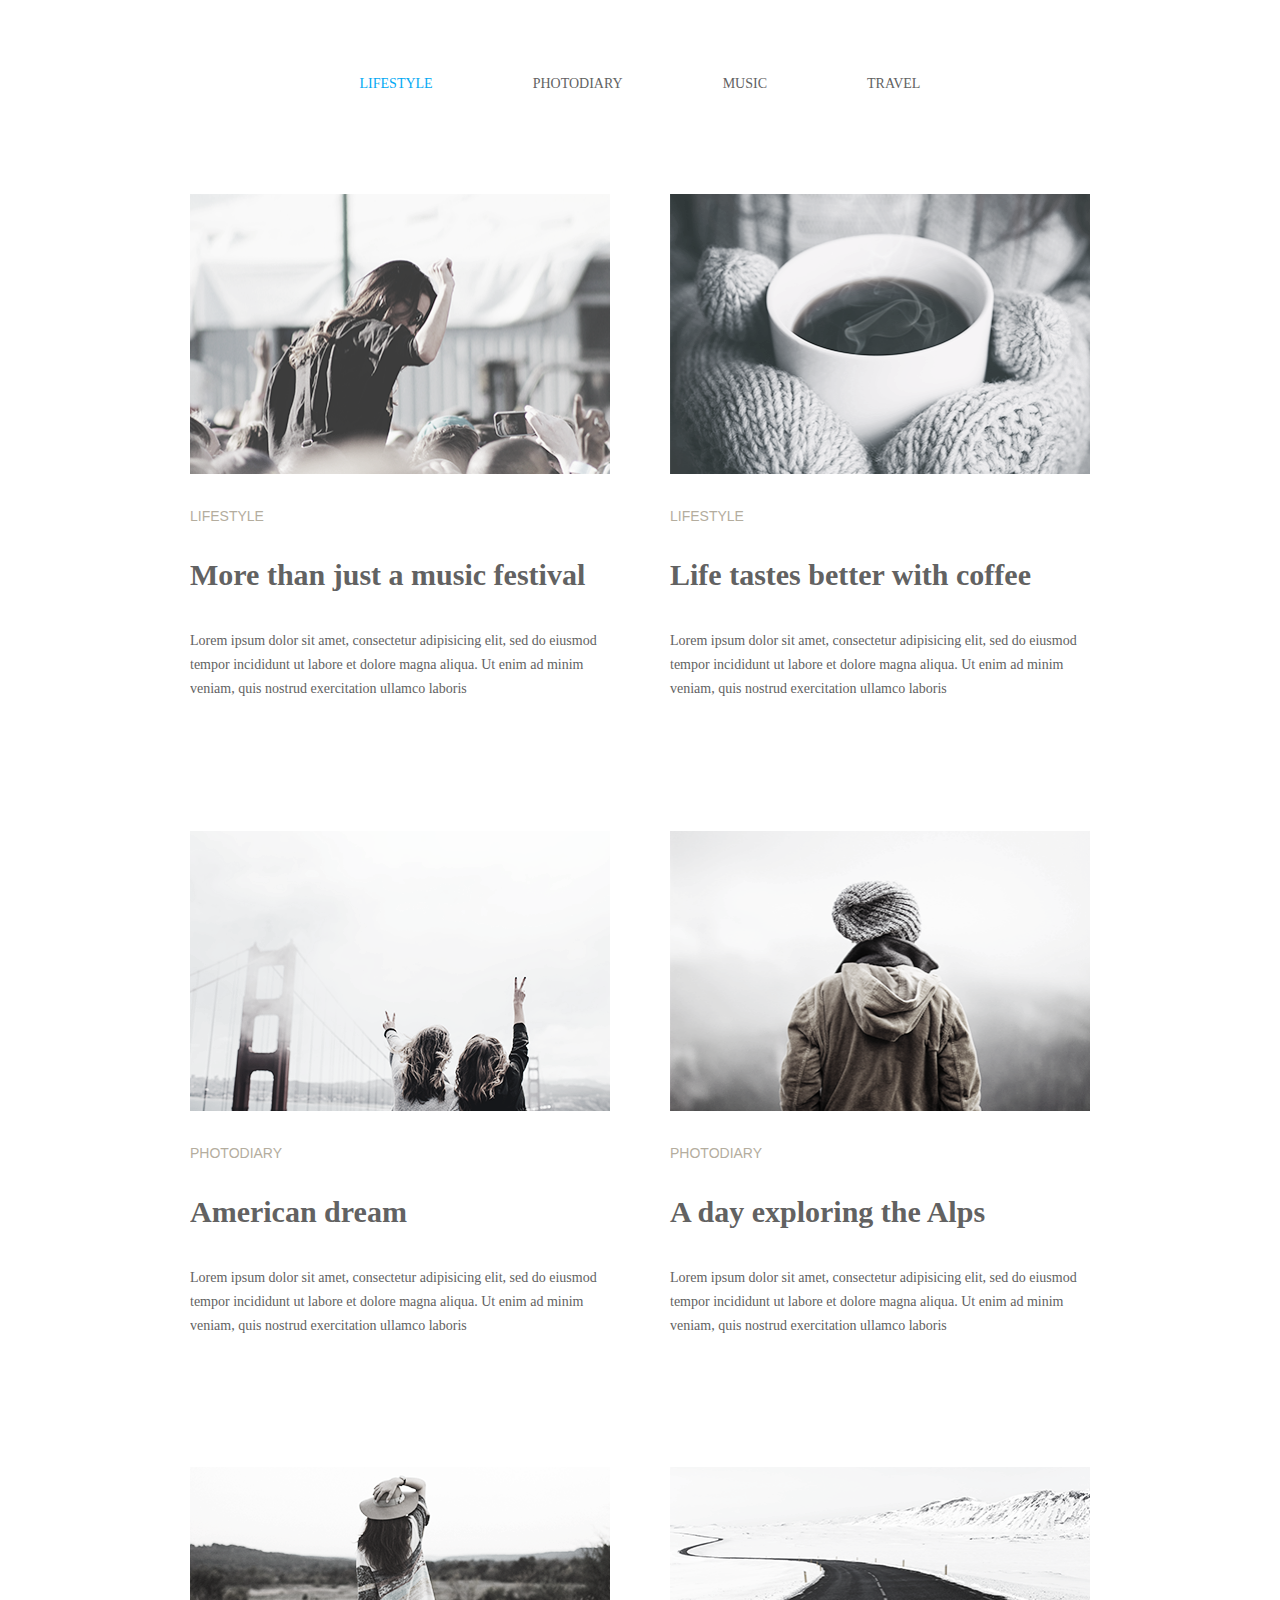
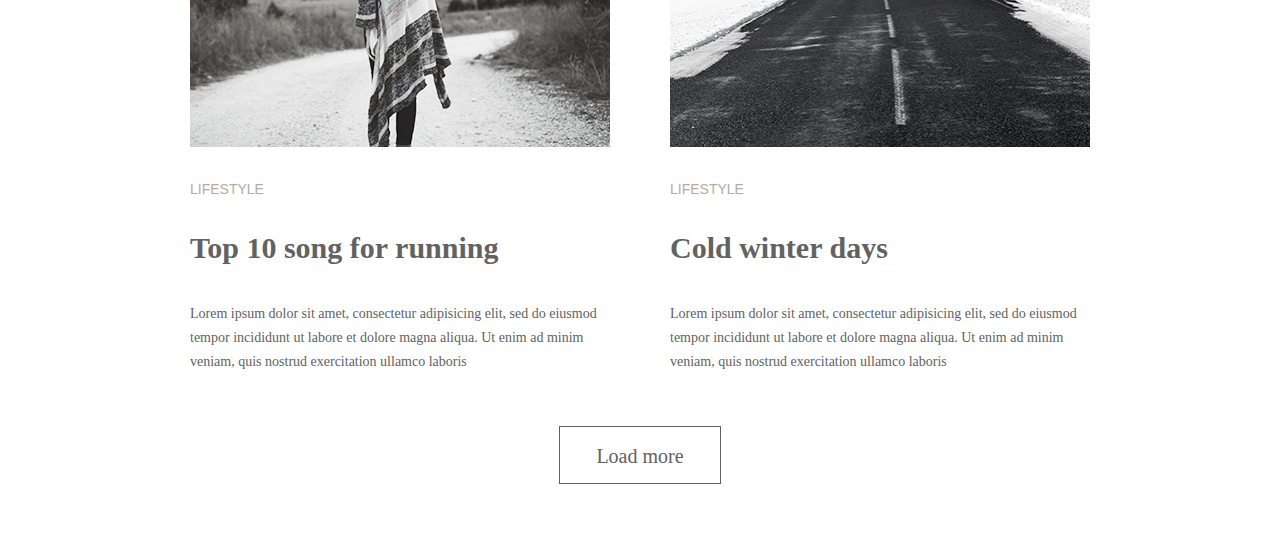
==== commit c7e9dc31: "finished" ====
--- a/homework-3/index.html
+++ b/homework-3/index.html
@@ -83,7 +83,7 @@
             </div>
             <div class="box-lifestyle left">
             <div class="img-container">
-              <img src="./img/5.png" alt="img 1" width="420" height="280" />
+              <img src="./img/ya.png" alt="img 1" width="420" height="280" />
             </div>
           
             <p class="img-title">Lifestyle</p>
@@ -96,7 +96,7 @@
           </div>
           <div class="box-lifestyle right">
             <div class="img-container">
-              <img src="./img/6.png" alt="img 1" width="420" height="280" />
+              <img src="./img/ra.png" alt="img 1" width="420" height="280" />
             </div>
           
             <p class="img-title">Lifestyle</p>
